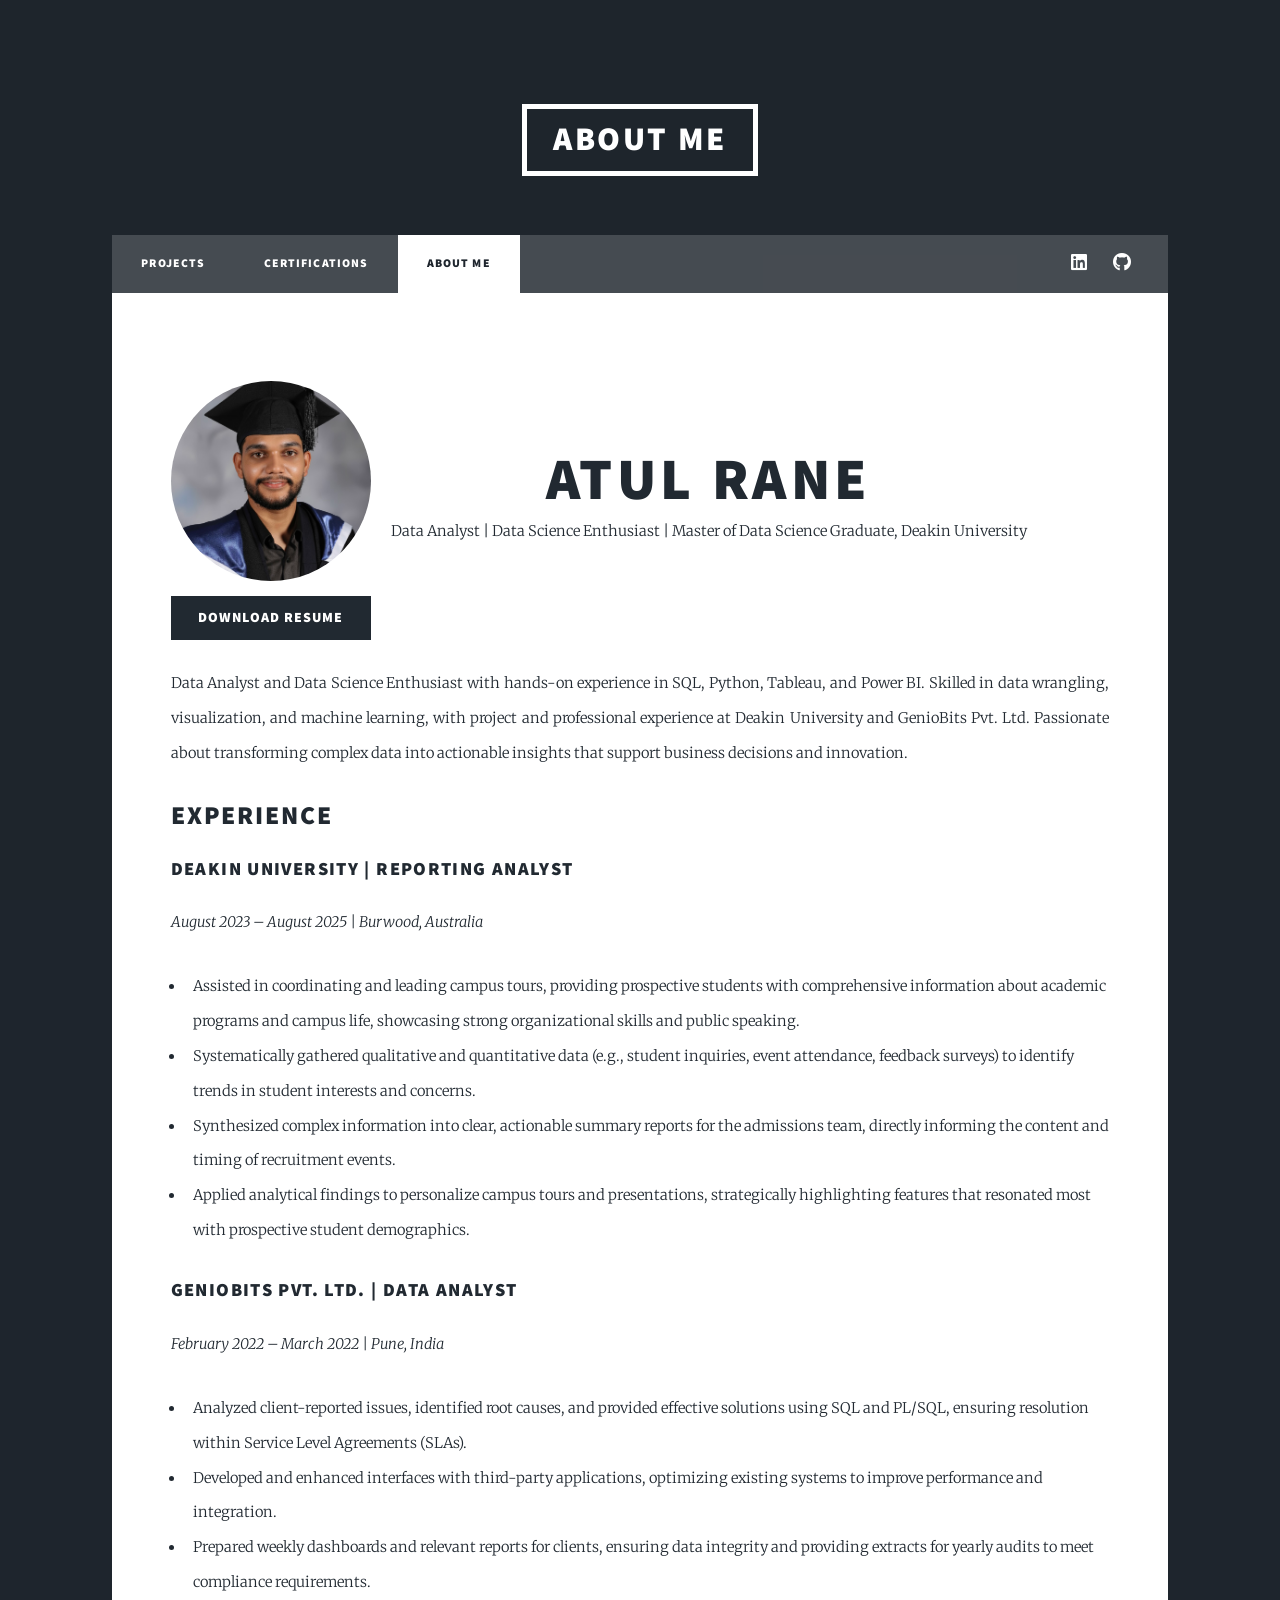
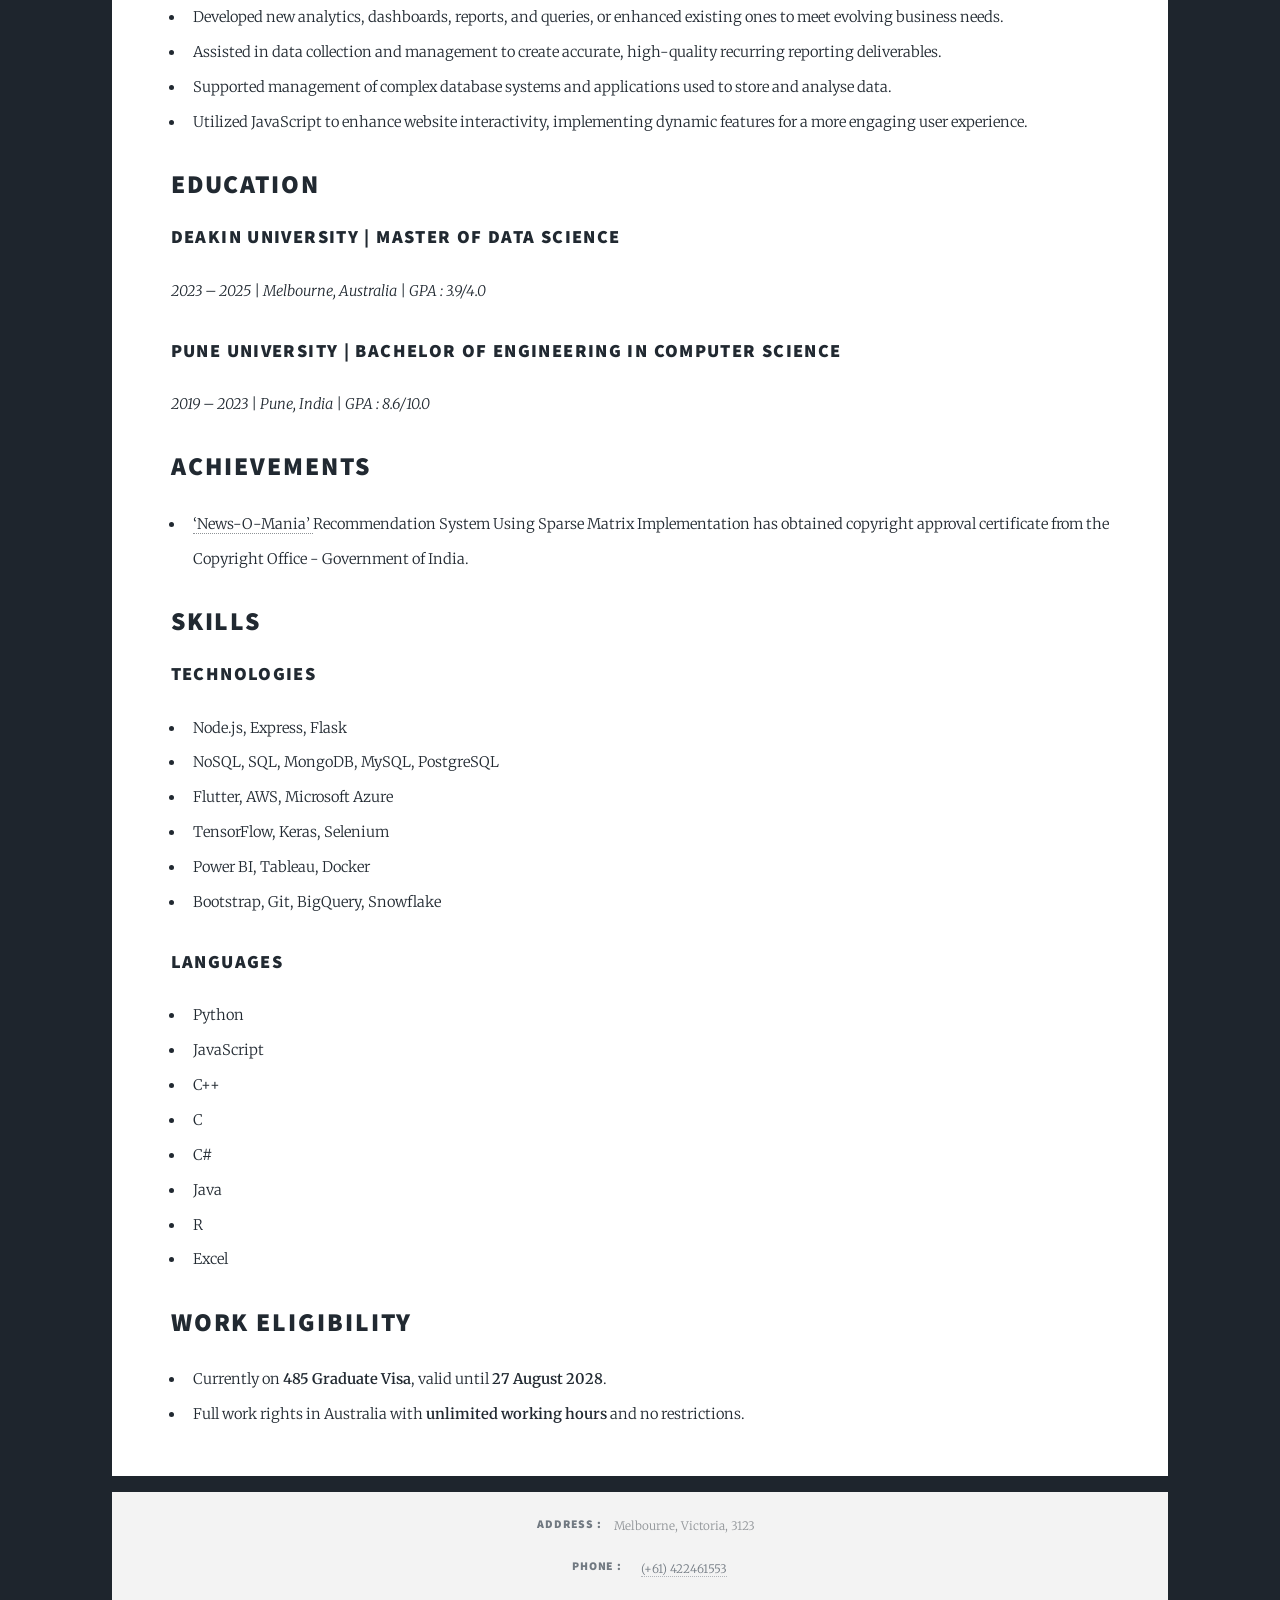
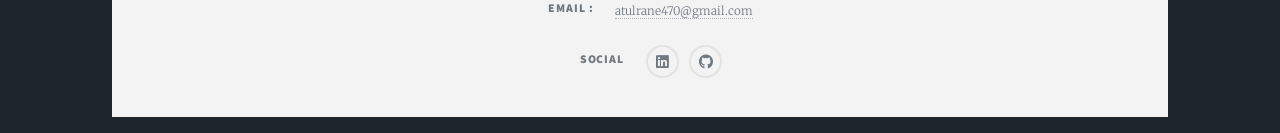
==== elements.html @ 1767e2b0 "Add files via upload" ====
<!DOCTYPE HTML>
<!--
	Massively by HTML5 UP
	html5up.net | @ajlkn
	Free for personal and commercial use under the CCA 3.0 license (html5up.net/license)
-->
<html>

<head>
	<title>Atul Rane</title>
	<meta charset="utf-8" />
	<meta name="viewport" content="width=device-width, initial-scale=1, user-scalable=no" />
	<link rel="stylesheet" href="assets/css/main.css" />
	<noscript>
		<link rel="stylesheet" href="assets/css/noscript.css" />
	</noscript>
	<style>
		/* --- kill the divider line above the footer --- */
		#footer .split:before,
		#footer .split>section:before {
			display: none !important;
			content: none !important;
			border: 0 !important;
		}

		/* --- footer grey stays inside the white column (no side spill) --- */
		#footer {
			background: transparent;
			padding: 0;
			border: 0;
		}

		#footer .split.contact {
			background: #f3f3f3;
			max-width: 72rem;
			/* same width as page content */
			width: calc(100% - 4rem);
			/* side gutters */
			margin: 0 auto;
			padding: 1.25rem 1.25rem 2rem;
			/* top / sides / bottom */
		}

		/* --- trim the big gap the theme adds under the last section --- */
		#main>.post:last-of-type {
			margin-bottom: 0;
			padding-bottom: 1rem;
		}

		#main>.post:last-of-type:after {
			display: none !important;
		}

		/* --- JOB SIMULATIONS spacing (only affects pages that have it) --- */
		#simulations.post {
			margin-top: 2.75rem;
			/* more space before "JOB SIMULATIONS" */
			padding-top: .25rem;
			margin-bottom: .75rem;
			/* less space after it */
		}

		#simulations.post:after {
			display: none !important;
		}

		@media (max-width: 768px) {
			.hero {
				flex-direction: column;
				/* image/button above name */
				align-items: center;
				/* center the whole block */
				gap: 12px;
			}

			.left-col {
				align-items: center;
				/* center image + button */
			}

			.left-col img {
				width: 160px;
				height: 160px;
			}

			.resume {
				width: 100%;
				/* let button fill mobile column */
				max-width: 320px;
				/* cap so it doesn't get too wide */
				margin-top: 10px;
				margin-bottom: 8px;
				/* reduce space below button */
				padding: 10px;
				/* tighter button height */
				white-space: normal;
				/* allow wrap if needed */
				box-sizing: border-box;
				/* padding stays inside width */
			}

			.hero h1,
			.hero p {
				text-align: center;
			}
		}
	</style>
</head>

<body class="is-preload">

	<!-- Wrapper -->
	<div id="wrapper">

		<!-- Header -->
		<header id="header">
			<a href="elements.html" class="logo">About Me</a>
		</header>

		<!-- Nav -->
		<nav id="nav">
			<ul class="links">
				<li><a href="index.html">Projects</a></li>
				<li><a href="generic.html">Certifications</a></li>
				<li class="active"><a href="elements.html">About Me</a></li>
			</ul>
			<ul class="icons alt">
				<li><a href="https://www.linkedin.com/in/atulrane03/" class="icon brands fa-linkedin"><span
							class="label">LinkedIn</span></a>
				</li>
				<li><a href="https://github.com/atulrane03" class="icon brands fa-github"><span
							class="label">GitHub</span></a></li>
			</ul>
		</nav>

		<!-- Main -->
		<div id="main">

			<!-- Post -->
			<section class="post">
				<header class="major hero" style="display:flex; align-items:center; gap:20px; margin-bottom:20px;">
					<div class="left-col" style="display:flex; flex-direction:column; align-items:flex-start;">
						<img src="images/atul.JPEG" alt="Atul Rane"
							style="width:200px; height:200px; border-radius:50%; object-fit:cover; display:block;">

						<a class="button primary resume" href="resume_data.pdf" target="_blank" rel="noopener"
							style="margin-top:15px; margin-bottom:6px; width:200px; font-size:14px; display:flex; justify-content:center; align-items:center; text-align:center;">
							Download Resume
						</a>
					</div>

					<div>
						<h1 style="margin:0;"><a href="Resume/resume.pdf">Atul Rane</a></h1>
						<p>Data Analyst | Data Science Enthusiast | Master of Data Science Graduate, Deakin University
						</p>
					</div>
				</header>


				<!-- Professional Summary -->
				<p>
					Data Analyst and Data Science Enthusiast with hands-on experience in SQL, Python, Tableau, and
					Power
					BI.
					Skilled in data wrangling, visualization, and machine learning, with project and professional
					experience
					at Deakin University and GenioBits Pvt. Ltd. Passionate about transforming complex data into
					actionable
					insights that support business decisions and innovation.
				</p>


				<h2>Experience</h2>

				<h3>Deakin University | Reporting Analyst</h3>
				<p><em>August 2023 – August 2025 | Burwood, Australia</em></p>
				<ul>
					<li>Assisted in coordinating and leading campus tours, providing prospective students with
						comprehensive information about academic programs and campus life, showcasing strong
						organizational skills and public speaking.</li>
					<li>Systematically gathered qualitative and quantitative data (e.g., student inquiries, event
						attendance, feedback surveys) to identify trends in student interests and concerns.</li>
					<li>Synthesized complex information into clear, actionable summary reports for the admissions
						team,
						directly informing the content and timing of recruitment events.</li>
					<li>Applied analytical findings to personalize campus tours and presentations, strategically
						highlighting features that resonated most with prospective student demographics.</li>
				</ul>


				<h3>GenioBits Pvt. Ltd. | Data Analyst</h3>
				<p><em>February 2022 – March 2022 | Pune, India</em></p>
				<ul>
					<li>Analyzed client-reported issues, identified root causes, and provided effective solutions
						using
						SQL and PL/SQL, ensuring resolution within Service Level Agreements (SLAs).</li>
					<li>Developed and enhanced interfaces with third-party applications, optimizing existing systems
						to
						improve performance and integration.</li>
					<li>Prepared weekly dashboards and relevant reports for clients, ensuring data integrity and
						providing extracts for yearly audits to meet compliance requirements.</li>
					<li>Developed new analytics, dashboards, reports, and queries, or enhanced existing ones to meet
						evolving business needs.</li>
					<li>Assisted in data collection and management to create accurate, high-quality recurring
						reporting
						deliverables.</li>
					<li>Supported management of complex database systems and applications used to store and analyse
						data.</li>
					<li>Utilized JavaScript to enhance website interactivity, implementing dynamic features for a
						more
						engaging user experience.</li>
				</ul>


				<h2>Education</h2>

				<h3>Deakin University | Master of Data Science</h3>
				<p><em>2023 – 2025 | Melbourne, Australia | GPA : 3.9/4.0</em></p>

				<h3>Pune University | Bachelor of Engineering in Computer Science</h3>
				<p><em>2019 – 2023 | Pune, India | GPA : 8.6/10.0</em></p>


				<h2>Achievements</h2>
				<ul>
					<li><a href="news.pdf" target="_blank">‘News-O-Mania’ </a> Recommendation System Using Sparse
						Matrix
						Implementation has obtained copyright
						approval certificate from the Copyright Office - Government of India.</li>
				</ul>


				<h2>Skills</h2>

				<h3>Technologies</h3>
				<ul>
					<li>Node.js, Express, Flask</li>
					<li>NoSQL, SQL, MongoDB, MySQL, PostgreSQL</li>
					<li>Flutter, AWS, Microsoft Azure</li>
					<li>TensorFlow, Keras, Selenium</li>
					<li>Power BI, Tableau, Docker</li>
					<li>Bootstrap, Git, BigQuery, Snowflake</li>
				</ul>


				<h3>Languages</h3>
				<ul>
					<li>Python</li>
					<li>JavaScript</li>
					<li>C++</li>
					<li>C</li>
					<li>C#</li>
					<li>Java</li>
					<li>R</li>
					<li>Excel</li>
				</ul>


				<h2>Work Eligibility</h2>
				<ul>
					<li>Currently on <b>485 Graduate Visa</b>, valid until <b>27 August 2028</b>.</li>
					<li>Full work rights in Australia with <b>unlimited working hours</b> and no restrictions.</li>
				</ul>












		</div>

		<footer id="footer">
			<section class="split contact">
				<section class="alt">
					<h3>Address :</h3>
					<p>Melbourne, Victoria, 3123 </p>
				</section>
				<section>
					<h3>Phone :</h3>
					<p><a href="#">(+61) 422461553</a></p>
				</section>
				<section>
					<h3>Email :</h3>
					<p><a href="mailto:atulrane470@gmail.com">atulrane470@gmail.com</a></p>
				</section>
				<section>
					<h3>Social</h3>
					<ul class="icons alt">
						<li><a href="https://www.linkedin.com/in/atulrane03/" class="icon brands fa-linkedin"><span
									class="label">LinkedIn</span></a></li>
						<li><a href="https://github.com/atulrane03" class="icon brands fa-github"><span
									class="label">GitHub</span></a></li>
					</ul>
				</section>
			</section>
		</footer>


	</div>

	<!-- Scripts -->
	<script src="assets/js/jquery.min.js"></script>
	<script src="assets/js/jquery.scrollex.min.js"></script>
	<script src="assets/js/jquery.scrolly.min.js"></script>
	<script src="assets/js/browser.min.js"></script>
	<script src="assets/js/breakpoints.min.js"></script>
	<script src="assets/js/util.js"></script>
	<script src="assets/js/main.js"></script>

</body>

</html>
---- assets/css/main.css ----
@import url(fontawesome-all.min.css);
@import url("https://fonts.googleapis.com/css?family=Merriweather:300,700,300italic,700italic|Source+Sans+Pro:900");

/*
	Massively by HTML5 UP
	html5up.net | @ajlkn
	Free for personal and commercial use under the CCA 3.0 license (html5up.net/license)
*/

html,
body,
div,
span,
applet,
object,
iframe,
h1,
h2,
h3,
h4,
h5,
h6,
p,
blockquote,
pre,
a,
abbr,
acronym,
address,
big,
cite,
code,
del,
dfn,
em,
img,
ins,
kbd,
q,
s,
samp,
small,
strike,
strong,
sub,
sup,
tt,
var,
b,
u,
i,
center,
dl,
dt,
dd,
ol,
ul,
li,
fieldset,
form,
label,
legend,
table,
caption,
tbody,
tfoot,
thead,
tr,
th,
td,
article,
aside,
canvas,
details,
embed,
figure,
figcaption,
footer,
header,
hgroup,
menu,
nav,
output,
ruby,
section,
summary,
time,
mark,
audio,
video {
	margin: 0;
	padding: 0;
	border: 0;
	font-size: 100%;
	font: inherit;
	vertical-align: baseline;
}

article,
aside,
details,
figcaption,
figure,
footer,
header,
hgroup,
menu,
nav,
section {
	display: block;
}

body {
	line-height: 1;
}

ol,
ul {
	list-style: none;
}

blockquote,
q {
	quotes: none;
}

blockquote:before,
blockquote:after,
q:before,
q:after {
	content: '';
	content: none;
}

table {
	border-collapse: collapse;
	border-spacing: 0;
}

body {
	-webkit-text-size-adjust: none;
}

mark {
	background-color: transparent;
	color: inherit;
}

input::-moz-focus-inner {
	border: 0;
	padding: 0;
}

input,
select,
textarea {
	-moz-appearance: none;
	-webkit-appearance: none;
	-ms-appearance: none;
	appearance: none;
}

/* Basic */

@-ms-viewport {
	width: device-width;
}

body {
	-ms-overflow-style: scrollbar;
}

@media screen and (max-width: 480px) {

	html,
	body {
		min-width: 320px;
	}

}

html {
	box-sizing: border-box;
}

*,
*:before,
*:after {
	box-sizing: inherit;
}

body {
	background-color: #1e252d;
}

body.is-preload *,
body.is-preload *:before,
body.is-preload *:after {
	-moz-animation: none !important;
	-webkit-animation: none !important;
	-ms-animation: none !important;
	animation: none !important;
	-moz-transition: none !important;
	-webkit-transition: none !important;
	-ms-transition: none !important;
	transition: none !important;
}

/* Type */

html {
	font-size: 16pt;
}

@media screen and (max-width: 1680px) {

	html {
		font-size: 12pt;
	}

}

@media screen and (max-width: 1280px) {

	html {
		font-size: 11pt;
	}

}

@media screen and (max-width: 360px) {

	html {
		font-size: 10pt;
	}

}

body {
	color: #212931;
}

body,
input,
select,
textarea {
	font-family: "Merriweather", Georgia, serif;
	font-weight: 300;
	font-size: 1rem;
	line-height: 2.375;
}

a {
	-moz-transition: color 0.2s ease-in-out, background-color 0.2s ease-in-out, border-color 0.2s ease-in-out, box-shadow 0.2s ease-in-out;
	-webkit-transition: color 0.2s ease-in-out, background-color 0.2s ease-in-out, border-color 0.2s ease-in-out, box-shadow 0.2s ease-in-out;
	-ms-transition: color 0.2s ease-in-out, background-color 0.2s ease-in-out, border-color 0.2s ease-in-out, box-shadow 0.2s ease-in-out;
	transition: color 0.2s ease-in-out, background-color 0.2s ease-in-out, border-color 0.2s ease-in-out, box-shadow 0.2s ease-in-out;
	border-bottom: dotted 1px;
	text-decoration: none;
}

a:hover {
	border-bottom-color: transparent;
}

strong,
b {
	font-weight: 600;
}

em,
i {
	font-style: italic;
}

p {
	text-align: justify;
	margin: 0 0 2rem 0;
}

h1,
h2,
h3,
h4,
h5,
h6 {
	font-family: "Source Sans Pro", Helvetica, sans-serif;
	font-weight: 900;
	line-height: 1.5;
	letter-spacing: 0.075em;
	text-transform: uppercase;
	margin: 0 0 1rem 0;
}

h1 a,
h2 a,
h3 a,
h4 a,
h5 a,
h6 a {
	border-bottom: 0;
	color: inherit;
	text-decoration: none;
}

h1 {
	font-size: 4rem;
	line-height: 1.1;
	margin: 0 0 2rem 0;
}

h2 {
	font-size: 1.75rem;
	line-height: 1.3;
	margin: 0 0 1.5rem 0;
}

h3 {
	font-size: 1.25rem;
	margin: 0 0 1.5rem 0;
}

h4 {
	font-size: 1rem;
}

h5 {
	font-size: 0.9rem;
}

h6 {
	font-size: 0.8rem;
}

sub {
	font-size: 0.8rem;
	position: relative;
	top: 0.5rem;
}

sup {
	font-size: 0.8rem;
	position: relative;
	top: -0.5rem;
}

blockquote {
	border-left: solid 4px;
	font-style: italic;
	margin: 0 0 2rem 0;
	padding: 0.5rem 0 0.5rem 2rem;
}

code {
	border: solid 2px;
	font-family: "Courier New", monospace;
	font-size: 0.9rem;
	margin: 0 0.25rem;
	padding: 0.25rem 0.65rem;
}

pre {
	-webkit-overflow-scrolling: touch;
	font-family: "Courier New", monospace;
	font-size: 0.9rem;
	margin: 0 0 2rem 0;
}

pre code {
	display: block;
	line-height: 1.75;
	padding: 1rem 1.5rem;
	overflow-x: auto;
}

hr {
	border: 0;
	border-bottom: solid 2px;
	margin: 3rem 0;
}

hr.major {
	margin: 5rem 0;
}

.align-left {
	text-align: left;
}

.align-center {
	text-align: center;
}

.align-right {
	text-align: right;
}

input,
select,
textarea {
	color: #212931;
}

a {
	color: #212931;
	border-bottom-color: rgba(33, 41, 49, 0.5);
}

a:hover {
	border-bottom-color: transparent;
	color: #18bfef !important;
}

strong,
b {
	color: #212931;
}

h1,
h2,
h3,
h4,
h5,
h6 {
	color: #212931;
}

blockquote {
	border-left-color: #eeeeee;
}

code {
	background: rgba(220, 220, 220, 0.25);
	border-color: #eeeeee;
}

hr {
	border-bottom-color: #eeeeee;
}

/* Row */

.row {
	display: flex;
	flex-wrap: wrap;
	box-sizing: border-box;
	align-items: stretch;
}

.row>* {
	box-sizing: border-box;
}

.row.gtr-uniform>*> :last-child {
	margin-bottom: 0;
}

.row.aln-left {
	justify-content: flex-start;
}

.row.aln-center {
	justify-content: center;
}

.row.aln-right {
	justify-content: flex-end;
}

.row.aln-top {
	align-items: flex-start;
}

.row.aln-middle {
	align-items: center;
}

.row.aln-bottom {
	align-items: flex-end;
}

.row>.imp {
	order: -1;
}

.row>.col-1 {
	width: 8.33333%;
}

.row>.off-1 {
	margin-left: 8.33333%;
}

.row>.col-2 {
	width: 16.66667%;
}

.row>.off-2 {
	margin-left: 16.66667%;
}

.row>.col-3 {
	width: 25%;
}

.row>.off-3 {
	margin-left: 25%;
}

.row>.col-4 {
	width: 33.33333%;
}

.row>.off-4 {
	margin-left: 33.33333%;
}

.row>.col-5 {
	width: 41.66667%;
}

.row>.off-5 {
	margin-left: 41.66667%;
}

.row>.col-6 {
	width: 50%;
}

.row>.off-6 {
	margin-left: 50%;
}

.row>.col-7 {
	width: 58.33333%;
}

.row>.off-7 {
	margin-left: 58.33333%;
}

.row>.col-8 {
	width: 66.66667%;
}

.row>.off-8 {
	margin-left: 66.66667%;
}

.row>.col-9 {
	width: 75%;
}

.row>.off-9 {
	margin-left: 75%;
}

.row>.col-10 {
	width: 83.33333%;
}

.row>.off-10 {
	margin-left: 83.33333%;
}

.row>.col-11 {
	width: 91.66667%;
}

.row>.off-11 {
	margin-left: 91.66667%;
}

.row>.col-12 {
	width: 100%;
}

.row>.off-12 {
	margin-left: 100%;
}

.row.gtr-0 {
	margin-top: 0;
	margin-left: 0rem;
}

.row.gtr-0>* {
	padding: 0 0 0 0rem;
}

.row.gtr-0.gtr-uniform {
	margin-top: 0rem;
}

.row.gtr-0.gtr-uniform>* {
	padding-top: 0rem;
}

.row.gtr-25 {
	margin-top: 0;
	margin-left: -0.375rem;
}

.row.gtr-25>* {
	padding: 0 0 0 0.375rem;
}

.row.gtr-25.gtr-uniform {
	margin-top: -0.375rem;
}

.row.gtr-25.gtr-uniform>* {
	padding-top: 0.375rem;
}

.row.gtr-50 {
	margin-top: 0;
	margin-left: -0.75rem;
}

.row.gtr-50>* {
	padding: 0 0 0 0.75rem;
}

.row.gtr-50.gtr-uniform {
	margin-top: -0.75rem;
}

.row.gtr-50.gtr-uniform>* {
	padding-top: 0.75rem;
}

.row {
	margin-top: 0;
	margin-left: -1.5rem;
}

.row>* {
	padding: 0 0 0 1.5rem;
}

.row.gtr-uniform {
	margin-top: -1.5rem;
}

.row.gtr-uniform>* {
	padding-top: 1.5rem;
}

.row.gtr-150 {
	margin-top: 0;
	margin-left: -2.25rem;
}

.row.gtr-150>* {
	padding: 0 0 0 2.25rem;
}

.row.gtr-150.gtr-uniform {
	margin-top: -2.25rem;
}

.row.gtr-150.gtr-uniform>* {
	padding-top: 2.25rem;
}

.row.gtr-200 {
	margin-top: 0;
	margin-left: -3rem;
}

.row.gtr-200>* {
	padding: 0 0 0 3rem;
}

.row.gtr-200.gtr-uniform {
	margin-top: -3rem;
}

.row.gtr-200.gtr-uniform>* {
	padding-top: 3rem;
}

@media screen and (max-width: 1680px) {

	.row {
		display: flex;
		flex-wrap: wrap;
		box-sizing: border-box;
		align-items: stretch;
	}

	.row>* {
		box-sizing: border-box;
	}

	.row.gtr-uniform>*> :last-child {
		margin-bottom: 0;
	}

	.row.aln-left {
		justify-content: flex-start;
	}

	.row.aln-center {
		justify-content: center;
	}

	.row.aln-right {
		justify-content: flex-end;
	}

	.row.aln-top {
		align-items: flex-start;
	}

	.row.aln-middle {
		align-items: center;
	}

	.row.aln-bottom {
		align-items: flex-end;
	}

	.row>.imp-xlarge {
		order: -1;
	}

	.row>.col-1-xlarge {
		width: 8.33333%;
	}

	.row>.off-1-xlarge {
		margin-left: 8.33333%;
	}

	.row>.col-2-xlarge {
		width: 16.66667%;
	}

	.row>.off-2-xlarge {
		margin-left: 16.66667%;
	}

	.row>.col-3-xlarge {
		width: 25%;
	}

	.row>.off-3-xlarge {
		margin-left: 25%;
	}

	.row>.col-4-xlarge {
		width: 33.33333%;
	}

	.row>.off-4-xlarge {
		margin-left: 33.33333%;
	}

	.row>.col-5-xlarge {
		width: 41.66667%;
	}

	.row>.off-5-xlarge {
		margin-left: 41.66667%;
	}

	.row>.col-6-xlarge {
		width: 50%;
	}

	.row>.off-6-xlarge {
		margin-left: 50%;
	}

	.row>.col-7-xlarge {
		width: 58.33333%;
	}

	.row>.off-7-xlarge {
		margin-left: 58.33333%;
	}

	.row>.col-8-xlarge {
		width: 66.66667%;
	}

	.row>.off-8-xlarge {
		margin-left: 66.66667%;
	}

	.row>.col-9-xlarge {
		width: 75%;
	}

	.row>.off-9-xlarge {
		margin-left: 75%;
	}

	.row>.col-10-xlarge {
		width: 83.33333%;
	}

	.row>.off-10-xlarge {
		margin-left: 83.33333%;
	}

	.row>.col-11-xlarge {
		width: 91.66667%;
	}

	.row>.off-11-xlarge {
		margin-left: 91.66667%;
	}

	.row>.col-12-xlarge {
		width: 100%;
	}

	.row>.off-12-xlarge {
		margin-left: 100%;
	}

	.row.gtr-0 {
		margin-top: 0;
		margin-left: 0rem;
	}

	.row.gtr-0>* {
		padding: 0 0 0 0rem;
	}

	.row.gtr-0.gtr-uniform {
		margin-top: 0rem;
	}

	.row.gtr-0.gtr-uniform>* {
		padding-top: 0rem;
	}

	.row.gtr-25 {
		margin-top: 0;
		margin-left: -0.375rem;
	}

	.row.gtr-25>* {
		padding: 0 0 0 0.375rem;
	}

	.row.gtr-25.gtr-uniform {
		margin-top: -0.375rem;
	}

	.row.gtr-25.gtr-uniform>* {
		padding-top: 0.375rem;
	}

	.row.gtr-50 {
		margin-top: 0;
		margin-left: -0.75rem;
	}

	.row.gtr-50>* {
		padding: 0 0 0 0.75rem;
	}

	.row.gtr-50.gtr-uniform {
		margin-top: -0.75rem;
	}

	.row.gtr-50.gtr-uniform>* {
		padding-top: 0.75rem;
	}

	.row {
		margin-top: 0;
		margin-left: -1.5rem;
	}

	.row>* {
		padding: 0 0 0 1.5rem;
	}

	.row.gtr-uniform {
		margin-top: -1.5rem;
	}

	.row.gtr-uniform>* {
		padding-top: 1.5rem;
	}

	.row.gtr-150 {
		margin-top: 0;
		margin-left: -2.25rem;
	}

	.row.gtr-150>* {
		padding: 0 0 0 2.25rem;
	}

	.row.gtr-150.gtr-uniform {
		margin-top: -2.25rem;
	}

	.row.gtr-150.gtr-uniform>* {
		padding-top: 2.25rem;
	}

	.row.gtr-200 {
		margin-top: 0;
		margin-left: -3rem;
	}

	.row.gtr-200>* {
		padding: 0 0 0 3rem;
	}

	.row.gtr-200.gtr-uniform {
		margin-top: -3rem;
	}

	.row.gtr-200.gtr-uniform>* {
		padding-top: 3rem;
	}

}

@media screen and (max-width: 1280px) {

	.row {
		display: flex;
		flex-wrap: wrap;
		box-sizing: border-box;
		align-items: stretch;
	}

	.row>* {
		box-sizing: border-box;
	}

	.row.gtr-uniform>*> :last-child {
		margin-bottom: 0;
	}

	.row.aln-left {
		justify-content: flex-start;
	}

	.row.aln-center {
		justify-content: center;
	}

	.row.aln-right {
		justify-content: flex-end;
	}

	.row.aln-top {
		align-items: flex-start;
	}

	.row.aln-middle {
		align-items: center;
	}

	.row.aln-bottom {
		align-items: flex-end;
	}

	.row>.imp-large {
		order: -1;
	}

	.row>.col-1-large {
		width: 8.33333%;
	}

	.row>.off-1-large {
		margin-left: 8.33333%;
	}

	.row>.col-2-large {
		width: 16.66667%;
	}

	.row>.off-2-large {
		margin-left: 16.66667%;
	}

	.row>.col-3-large {
		width: 25%;
	}

	.row>.off-3-large {
		margin-left: 25%;
	}

	.row>.col-4-large {
		width: 33.33333%;
	}

	.row>.off-4-large {
		margin-left: 33.33333%;
	}

	.row>.col-5-large {
		width: 41.66667%;
	}

	.row>.off-5-large {
		margin-left: 41.66667%;
	}

	.row>.col-6-large {
		width: 50%;
	}

	.row>.off-6-large {
		margin-left: 50%;
	}

	.row>.col-7-large {
		width: 58.33333%;
	}

	.row>.off-7-large {
		margin-left: 58.33333%;
	}

	.row>.col-8-large {
		width: 66.66667%;
	}

	.row>.off-8-large {
		margin-left: 66.66667%;
	}

	.row>.col-9-large {
		width: 75%;
	}

	.row>.off-9-large {
		margin-left: 75%;
	}

	.row>.col-10-large {
		width: 83.33333%;
	}

	.row>.off-10-large {
		margin-left: 83.33333%;
	}

	.row>.col-11-large {
		width: 91.66667%;
	}

	.row>.off-11-large {
		margin-left: 91.66667%;
	}

	.row>.col-12-large {
		width: 100%;
	}

	.row>.off-12-large {
		margin-left: 100%;
	}

	.row.gtr-0 {
		margin-top: 0;
		margin-left: 0rem;
	}

	.row.gtr-0>* {
		padding: 0 0 0 0rem;
	}

	.row.gtr-0.gtr-uniform {
		margin-top: 0rem;
	}

	.row.gtr-0.gtr-uniform>* {
		padding-top: 0rem;
	}

	.row.gtr-25 {
		margin-top: 0;
		margin-left: -0.375rem;
	}

	.row.gtr-25>* {
		padding: 0 0 0 0.375rem;
	}

	.row.gtr-25.gtr-uniform {
		margin-top: -0.375rem;
	}

	.row.gtr-25.gtr-uniform>* {
		padding-top: 0.375rem;
	}

	.row.gtr-50 {
		margin-top: 0;
		margin-left: -0.75rem;
	}

	.row.gtr-50>* {
		padding: 0 0 0 0.75rem;
	}

	.row.gtr-50.gtr-uniform {
		margin-top: -0.75rem;
	}

	.row.gtr-50.gtr-uniform>* {
		padding-top: 0.75rem;
	}

	.row {
		margin-top: 0;
		margin-left: -1.5rem;
	}

	.row>* {
		padding: 0 0 0 1.5rem;
	}

	.row.gtr-uniform {
		margin-top: -1.5rem;
	}

	.row.gtr-uniform>* {
		padding-top: 1.5rem;
	}

	.row.gtr-150 {
		margin-top: 0;
		margin-left: -2.25rem;
	}

	.row.gtr-150>* {
		padding: 0 0 0 2.25rem;
	}

	.row.gtr-150.gtr-uniform {
		margin-top: -2.25rem;
	}

	.row.gtr-150.gtr-uniform>* {
		padding-top: 2.25rem;
	}

	.row.gtr-200 {
		margin-top: 0;
		margin-left: -3rem;
	}

	.row.gtr-200>* {
		padding: 0 0 0 3rem;
	}

	.row.gtr-200.gtr-uniform {
		margin-top: -3rem;
	}

	.row.gtr-200.gtr-uniform>* {
		padding-top: 3rem;
	}

}

@media screen and (max-width: 980px) {

	.row {
		display: flex;
		flex-wrap: wrap;
		box-sizing: border-box;
		align-items: stretch;
	}

	.row>* {
		box-sizing: border-box;
	}

	.row.gtr-uniform>*> :last-child {
		margin-bottom: 0;
	}

	.row.aln-left {
		justify-content: flex-start;
	}

	.row.aln-center {
		justify-content: center;
	}

	.row.aln-right {
		justify-content: flex-end;
	}

	.row.aln-top {
		align-items: flex-start;
	}

	.row.aln-middle {
		align-items: center;
	}

	.row.aln-bottom {
		align-items: flex-end;
	}

	.row>.imp-medium {
		order: -1;
	}

	.row>.col-1-medium {
		width: 8.33333%;
	}

	.row>.off-1-medium {
		margin-left: 8.33333%;
	}

	.row>.col-2-medium {
		width: 16.66667%;
	}

	.row>.off-2-medium {
		margin-left: 16.66667%;
	}

	.row>.col-3-medium {
		width: 25%;
	}

	.row>.off-3-medium {
		margin-left: 25%;
	}

	.row>.col-4-medium {
		width: 33.33333%;
	}

	.row>.off-4-medium {
		margin-left: 33.33333%;
	}

	.row>.col-5-medium {
		width: 41.66667%;
	}

	.row>.off-5-medium {
		margin-left: 41.66667%;
	}

	.row>.col-6-medium {
		width: 50%;
	}

	.row>.off-6-medium {
		margin-left: 50%;
	}

	.row>.col-7-medium {
		width: 58.33333%;
	}

	.row>.off-7-medium {
		margin-left: 58.33333%;
	}

	.row>.col-8-medium {
		width: 66.66667%;
	}

	.row>.off-8-medium {
		margin-left: 66.66667%;
	}

	.row>.col-9-medium {
		width: 75%;
	}

	.row>.off-9-medium {
		margin-left: 75%;
	}

	.row>.col-10-medium {
		width: 83.33333%;
	}

	.row>.off-10-medium {
		margin-left: 83.33333%;
	}

	.row>.col-11-medium {
		width: 91.66667%;
	}

	.row>.off-11-medium {
		margin-left: 91.66667%;
	}

	.row>.col-12-medium {
		width: 100%;
	}

	.row>.off-12-medium {
		margin-left: 100%;
	}

	.row.gtr-0 {
		margin-top: 0;
		margin-left: 0rem;
	}

	.row.gtr-0>* {
		padding: 0 0 0 0rem;
	}

	.row.gtr-0.gtr-uniform {
		margin-top: 0rem;
	}

	.row.gtr-0.gtr-uniform>* {
		padding-top: 0rem;
	}

	.row.gtr-25 {
		margin-top: 0;
		margin-left: -0.375rem;
	}

	.row.gtr-25>* {
		padding: 0 0 0 0.375rem;
	}

	.row.gtr-25.gtr-uniform {
		margin-top: -0.375rem;
	}

	.row.gtr-25.gtr-uniform>* {
		padding-top: 0.375rem;
	}

	.row.gtr-50 {
		margin-top: 0;
		margin-left: -0.75rem;
	}

	.row.gtr-50>* {
		padding: 0 0 0 0.75rem;
	}

	.row.gtr-50.gtr-uniform {
		margin-top: -0.75rem;
	}

	.row.gtr-50.gtr-uniform>* {
		padding-top: 0.75rem;
	}

	.row {
		margin-top: 0;
		margin-left: -1.5rem;
	}

	.row>* {
		padding: 0 0 0 1.5rem;
	}

	.row.gtr-uniform {
		margin-top: -1.5rem;
	}

	.row.gtr-uniform>* {
		padding-top: 1.5rem;
	}

	.row.gtr-150 {
		margin-top: 0;
		margin-left: -2.25rem;
	}

	.row.gtr-150>* {
		padding: 0 0 0 2.25rem;
	}

	.row.gtr-150.gtr-uniform {
		margin-top: -2.25rem;
	}

	.row.gtr-150.gtr-uniform>* {
		padding-top: 2.25rem;
	}

	.row.gtr-200 {
		margin-top: 0;
		margin-left: -3rem;
	}

	.row.gtr-200>* {
		padding: 0 0 0 3rem;
	}

	.row.gtr-200.gtr-uniform {
		margin-top: -3rem;
	}

	.row.gtr-200.gtr-uniform>* {
		padding-top: 3rem;
	}

}

@media screen and (max-width: 736px) {

	.row {
		display: flex;
		flex-wrap: wrap;
		box-sizing: border-box;
		align-items: stretch;
	}

	.row>* {
		box-sizing: border-box;
	}

	.row.gtr-uniform>*> :last-child {
		margin-bottom: 0;
	}

	.row.aln-left {
		justify-content: flex-start;
	}

	.row.aln-center {
		justify-content: center;
	}

	.row.aln-right {
		justify-content: flex-end;
	}

	.row.aln-top {
		align-items: flex-start;
	}

	.row.aln-middle {
		align-items: center;
	}

	.row.aln-bottom {
		align-items: flex-end;
	}

	.row>.imp-small {
		order: -1;
	}

	.row>.col-1-small {
		width: 8.33333%;
	}

	.row>.off-1-small {
		margin-left: 8.33333%;
	}

	.row>.col-2-small {
		width: 16.66667%;
	}

	.row>.off-2-small {
		margin-left: 16.66667%;
	}

	.row>.col-3-small {
		width: 25%;
	}

	.row>.off-3-small {
		margin-left: 25%;
	}

	.row>.col-4-small {
		width: 33.33333%;
	}

	.row>.off-4-small {
		margin-left: 33.33333%;
	}

	.row>.col-5-small {
		width: 41.66667%;
	}

	.row>.off-5-small {
		margin-left: 41.66667%;
	}

	.row>.col-6-small {
		width: 50%;
	}

	.row>.off-6-small {
		margin-left: 50%;
	}

	.row>.col-7-small {
		width: 58.33333%;
	}

	.row>.off-7-small {
		margin-left: 58.33333%;
	}

	.row>.col-8-small {
		width: 66.66667%;
	}

	.row>.off-8-small {
		margin-left: 66.66667%;
	}

	.row>.col-9-small {
		width: 75%;
	}

	.row>.off-9-small {
		margin-left: 75%;
	}

	.row>.col-10-small {
		width: 83.33333%;
	}

	.row>.off-10-small {
		margin-left: 83.33333%;
	}

	.row>.col-11-small {
		width: 91.66667%;
	}

	.row>.off-11-small {
		margin-left: 91.66667%;
	}

	.row>.col-12-small {
		width: 100%;
	}

	.row>.off-12-small {
		margin-left: 100%;
	}

	.row.gtr-0 {
		margin-top: 0;
		margin-left: 0rem;
	}

	.row.gtr-0>* {
		padding: 0 0 0 0rem;
	}

	.row.gtr-0.gtr-uniform {
		margin-top: 0rem;
	}

	.row.gtr-0.gtr-uniform>* {
		padding-top: 0rem;
	}

	.row.gtr-25 {
		margin-top: 0;
		margin-left: -0.375rem;
	}

	.row.gtr-25>* {
		padding: 0 0 0 0.375rem;
	}

	.row.gtr-25.gtr-uniform {
		margin-top: -0.375rem;
	}

	.row.gtr-25.gtr-uniform>* {
		padding-top: 0.375rem;
	}

	.row.gtr-50 {
		margin-top: 0;
		margin-left: -0.75rem;
	}

	.row.gtr-50>* {
		padding: 0 0 0 0.75rem;
	}

	.row.gtr-50.gtr-uniform {
		margin-top: -0.75rem;
	}

	.row.gtr-50.gtr-uniform>* {
		padding-top: 0.75rem;
	}

	.row {
		margin-top: 0;
		margin-left: -1.5rem;
	}

	.row>* {
		padding: 0 0 0 1.5rem;
	}

	.row.gtr-uniform {
		margin-top: -1.5rem;
	}

	.row.gtr-uniform>* {
		padding-top: 1.5rem;
	}

	.row.gtr-150 {
		margin-top: 0;
		margin-left: -2.25rem;
	}

	.row.gtr-150>* {
		padding: 0 0 0 2.25rem;
	}

	.row.gtr-150.gtr-uniform {
		margin-top: -2.25rem;
	}

	.row.gtr-150.gtr-uniform>* {
		padding-top: 2.25rem;
	}

	.row.gtr-200 {
		margin-top: 0;
		margin-left: -3rem;
	}

	.row.gtr-200>* {
		padding: 0 0 0 3rem;
	}

	.row.gtr-200.gtr-uniform {
		margin-top: -3rem;
	}

	.row.gtr-200.gtr-uniform>* {
		padding-top: 3rem;
	}

}

@media screen and (max-width: 480px) {

	.row {
		display: flex;
		flex-wrap: wrap;
		box-sizing: border-box;
		align-items: stretch;
	}

	.row>* {
		box-sizing: border-box;
	}

	.row.gtr-uniform>*> :last-child {
		margin-bottom: 0;
	}

	.row.aln-left {
		justify-content: flex-start;
	}

	.row.aln-center {
		justify-content: center;
	}

	.row.aln-right {
		justify-content: flex-end;
	}

	.row.aln-top {
		align-items: flex-start;
	}

	.row.aln-middle {
		align-items: center;
	}

	.row.aln-bottom {
		align-items: flex-end;
	}

	.row>.imp-xsmall {
		order: -1;
	}

	.row>.col-1-xsmall {
		width: 8.33333%;
	}

	.row>.off-1-xsmall {
		margin-left: 8.33333%;
	}

	.row>.col-2-xsmall {
		width: 16.66667%;
	}

	.row>.off-2-xsmall {
		margin-left: 16.66667%;
	}

	.row>.col-3-xsmall {
		width: 25%;
	}

	.row>.off-3-xsmall {
		margin-left: 25%;
	}

	.row>.col-4-xsmall {
		width: 33.33333%;
	}

	.row>.off-4-xsmall {
		margin-left: 33.33333%;
	}

	.row>.col-5-xsmall {
		width: 41.66667%;
	}

	.row>.off-5-xsmall {
		margin-left: 41.66667%;
	}

	.row>.col-6-xsmall {
		width: 50%;
	}

	.row>.off-6-xsmall {
		margin-left: 50%;
	}

	.row>.col-7-xsmall {
		width: 58.33333%;
	}

	.row>.off-7-xsmall {
		margin-left: 58.33333%;
	}

	.row>.col-8-xsmall {
		width: 66.66667%;
	}

	.row>.off-8-xsmall {
		margin-left: 66.66667%;
	}

	.row>.col-9-xsmall {
		width: 75%;
	}

	.row>.off-9-xsmall {
		margin-left: 75%;
	}

	.row>.col-10-xsmall {
		width: 83.33333%;
	}

	.row>.off-10-xsmall {
		margin-left: 83.33333%;
	}

	.row>.col-11-xsmall {
		width: 91.66667%;
	}

	.row>.off-11-xsmall {
		margin-left: 91.66667%;
	}

	.row>.col-12-xsmall {
		width: 100%;
	}

	.row>.off-12-xsmall {
		margin-left: 100%;
	}

	.row.gtr-0 {
		margin-top: 0;
		margin-left: 0rem;
	}

	.row.gtr-0>* {
		padding: 0 0 0 0rem;
	}

	.row.gtr-0.gtr-uniform {
		margin-top: 0rem;
	}

	.row.gtr-0.gtr-uniform>* {
		padding-top: 0rem;
	}

	.row.gtr-25 {
		margin-top: 0;
		margin-left: -0.375rem;
	}

	.row.gtr-25>* {
		padding: 0 0 0 0.375rem;
	}

	.row.gtr-25.gtr-uniform {
		margin-top: -0.375rem;
	}

	.row.gtr-25.gtr-uniform>* {
		padding-top: 0.375rem;
	}

	.row.gtr-50 {
		margin-top: 0;
		margin-left: -0.75rem;
	}

	.row.gtr-50>* {
		padding: 0 0 0 0.75rem;
	}

	.row.gtr-50.gtr-uniform {
		margin-top: -0.75rem;
	}

	.row.gtr-50.gtr-uniform>* {
		padding-top: 0.75rem;
	}

	.row {
		margin-top: 0;
		margin-left: -1.5rem;
	}

	.row>* {
		padding: 0 0 0 1.5rem;
	}

	.row.gtr-uniform {
		margin-top: -1.5rem;
	}

	.row.gtr-uniform>* {
		padding-top: 1.5rem;
	}

	.row.gtr-150 {
		margin-top: 0;
		margin-left: -2.25rem;
	}

	.row.gtr-150>* {
		padding: 0 0 0 2.25rem;
	}

	.row.gtr-150.gtr-uniform {
		margin-top: -2.25rem;
	}

	.row.gtr-150.gtr-uniform>* {
		padding-top: 2.25rem;
	}

	.row.gtr-200 {
		margin-top: 0;
		margin-left: -3rem;
	}

	.row.gtr-200>* {
		padding: 0 0 0 3rem;
	}

	.row.gtr-200.gtr-uniform {
		margin-top: -3rem;
	}

	.row.gtr-200.gtr-uniform>* {
		padding-top: 3rem;
	}

}

@media screen and (max-width: 360px) {

	.row {
		display: flex;
		flex-wrap: wrap;
		box-sizing: border-box;
		align-items: stretch;
	}

	.row>* {
		box-sizing: border-box;
	}

	.row.gtr-uniform>*> :last-child {
		margin-bottom: 0;
	}

	.row.aln-left {
		justify-content: flex-start;
	}

	.row.aln-center {
		justify-content: center;
	}

	.row.aln-right {
		justify-content: flex-end;
	}

	.row.aln-top {
		align-items: flex-start;
	}

	.row.aln-middle {
		align-items: center;
	}

	.row.aln-bottom {
		align-items: flex-end;
	}

	.row>.imp-xxsmall {
		order: -1;
	}

	.row>.col-1-xxsmall {
		width: 8.33333%;
	}

	.row>.off-1-xxsmall {
		margin-left: 8.33333%;
	}

	.row>.col-2-xxsmall {
		width: 16.66667%;
	}

	.row>.off-2-xxsmall {
		margin-left: 16.66667%;
	}

	.row>.col-3-xxsmall {
		width: 25%;
	}

	.row>.off-3-xxsmall {
		margin-left: 25%;
	}

	.row>.col-4-xxsmall {
		width: 33.33333%;
	}

	.row>.off-4-xxsmall {
		margin-left: 33.33333%;
	}

	.row>.col-5-xxsmall {
		width: 41.66667%;
	}

	.row>.off-5-xxsmall {
		margin-left: 41.66667%;
	}

	.row>.col-6-xxsmall {
		width: 50%;
	}

	.row>.off-6-xxsmall {
		margin-left: 50%;
	}

	.row>.col-7-xxsmall {
		width: 58.33333%;
	}

	.row>.off-7-xxsmall {
		margin-left: 58.33333%;
	}

	.row>.col-8-xxsmall {
		width: 66.66667%;
	}

	.row>.off-8-xxsmall {
		margin-left: 66.66667%;
	}

	.row>.col-9-xxsmall {
		width: 75%;
	}

	.row>.off-9-xxsmall {
		margin-left: 75%;
	}

	.row>.col-10-xxsmall {
		width: 83.33333%;
	}

	.row>.off-10-xxsmall {
		margin-left: 83.33333%;
	}

	.row>.col-11-xxsmall {
		width: 91.66667%;
	}

	.row>.off-11-xxsmall {
		margin-left: 91.66667%;
	}

	.row>.col-12-xxsmall {
		width: 100%;
	}

	.row>.off-12-xxsmall {
		margin-left: 100%;
	}

	.row.gtr-0 {
		margin-top: 0;
		margin-left: 0rem;
	}

	.row.gtr-0>* {
		padding: 0 0 0 0rem;
	}

	.row.gtr-0.gtr-uniform {
		margin-top: 0rem;
	}

	.row.gtr-0.gtr-uniform>* {
		padding-top: 0rem;
	}

	.row.gtr-25 {
		margin-top: 0;
		margin-left: -0.375rem;
	}

	.row.gtr-25>* {
		padding: 0 0 0 0.375rem;
	}

	.row.gtr-25.gtr-uniform {
		margin-top: -0.375rem;
	}

	.row.gtr-25.gtr-uniform>* {
		padding-top: 0.375rem;
	}

	.row.gtr-50 {
		margin-top: 0;
		margin-left: -0.75rem;
	}

	.row.gtr-50>* {
		padding: 0 0 0 0.75rem;
	}

	.row.gtr-50.gtr-uniform {
		margin-top: -0.75rem;
	}

	.row.gtr-50.gtr-uniform>* {
		padding-top: 0.75rem;
	}

	.row {
		margin-top: 0;
		margin-left: -1.5rem;
	}

	.row>* {
		padding: 0 0 0 1.5rem;
	}

	.row.gtr-uniform {
		margin-top: -1.5rem;
	}

	.row.gtr-uniform>* {
		padding-top: 1.5rem;
	}

	.row.gtr-150 {
		margin-top: 0;
		margin-left: -2.25rem;
	}

	.row.gtr-150>* {
		padding: 0 0 0 2.25rem;
	}

	.row.gtr-150.gtr-uniform {
		margin-top: -2.25rem;
	}

	.row.gtr-150.gtr-uniform>* {
		padding-top: 2.25rem;
	}

	.row.gtr-200 {
		margin-top: 0;
		margin-left: -3rem;
	}

	.row.gtr-200>* {
		padding: 0 0 0 3rem;
	}

	.row.gtr-200.gtr-uniform {
		margin-top: -3rem;
	}

	.row.gtr-200.gtr-uniform>* {
		padding-top: 3rem;
	}

}

/* Box */

.box {
	border: solid 2px;
	margin-bottom: 2rem;
	padding: 1.5rem;
}

.box> :last-child,
.box> :last-child> :last-child,
.box> :last-child> :last-child> :last-child {
	margin-bottom: 0;
}

.box.alt {
	border: 0;
	border-radius: 0;
	padding: 0;
}

.box {
	border-color: #eeeeee;
}

/* Button */

input[type="submit"],
input[type="reset"],
input[type="button"],
button,
.button {
	-moz-appearance: none;
	-webkit-appearance: none;
	-ms-appearance: none;
	appearance: none;
	-moz-transition: background-color 0.2s ease-in-out, box-shadow 0.2s ease-in-out, color 0.2s ease-in-out;
	-webkit-transition: background-color 0.2s ease-in-out, box-shadow 0.2s ease-in-out, color 0.2s ease-in-out;
	-ms-transition: background-color 0.2s ease-in-out, box-shadow 0.2s ease-in-out, color 0.2s ease-in-out;
	transition: background-color 0.2s ease-in-out, box-shadow 0.2s ease-in-out, color 0.2s ease-in-out;
	border: 0;
	border-radius: 0;
	cursor: pointer;
	display: inline-block;
	font-family: "Source Sans Pro", Helvetica, sans-serif;
	font-size: 0.8rem;
	font-weight: 900;
	letter-spacing: 0.075em;
	height: 3rem;
	line-height: 3rem;
	padding: 0 2rem;
	text-align: center;
	text-decoration: none;
	text-transform: uppercase;
	white-space: nowrap;
}

input[type="submit"].icon:before,
input[type="reset"].icon:before,
input[type="button"].icon:before,
button.icon:before,
.button.icon:before {
	margin-right: 0.5rem;
}

input[type="submit"].icon.solo,
input[type="reset"].icon.solo,
input[type="button"].icon.solo,
button.icon.solo,
.button.icon.solo {
	position: relative;
	width: 4rem;
	height: 4rem;
	line-height: 4rem;
	border-radius: 4rem;
	text-indent: 4rem;
	overflow: hidden;
	padding: 0;
	white-space: nowrap;
}

input[type="submit"].icon.solo:before,
input[type="reset"].icon.solo:before,
input[type="button"].icon.solo:before,
button.icon.solo:before,
.button.icon.solo:before {
	position: absolute;
	display: block;
	top: 0;
	left: 0;
	width: inherit;
	height: inherit;
	line-height: inherit;
	font-size: 1.25rem;
	margin-right: 0;
	text-align: center;
	text-indent: 0;
}

input[type="submit"].fit,
input[type="reset"].fit,
input[type="button"].fit,
button.fit,
.button.fit {
	width: 100%;
}

input[type="submit"].small,
input[type="reset"].small,
input[type="button"].small,
button.small,
.button.small {
	font-size: 0.7rem;
	height: 2.5rem;
	line-height: 2.5rem;
	padding: 0 1.5rem;
}

input[type="submit"].large,
input[type="reset"].large,
input[type="button"].large,
button.large,
.button.large {
	font-size: 0.9rem;
	height: 3.5rem;
	line-height: 3.5rem;
	padding: 0 2.75rem;
}

@media screen and (max-width: 980px) {

	input[type="submit"],
	input[type="reset"],
	input[type="button"],
	button,
	.button {
		font-size: 0.9rem;
		height: 3.25rem;
		line-height: 3.25rem;
	}

	input[type="submit"].large,
	input[type="reset"].large,
	input[type="button"].large,
	button.large,
	.button.large {
		font-size: 1rem;
		height: 3.75rem;
		line-height: 3.75rem;
	}

}

input[type="submit"].disabled,
input[type="submit"]:disabled,
input[type="reset"].disabled,
input[type="reset"]:disabled,
input[type="button"].disabled,
input[type="button"]:disabled,
button.disabled,
button:disabled,
.button.disabled,
.button:disabled {
	pointer-events: none;
	opacity: 0.25;
}

input[type="submit"],
input[type="reset"],
input[type="button"],
button,
.button {
	background-color: transparent;
	box-shadow: inset 0 0 0 2px #212931;
	color: #212931 !important;
}

input[type="submit"]:hover,
input[type="reset"]:hover,
input[type="button"]:hover,
button:hover,
.button:hover {
	box-shadow: inset 0 0 0 2px #18bfef;
	color: #18bfef !important;
}

input[type="submit"].primary,
input[type="reset"].primary,
input[type="button"].primary,
button.primary,
.button.primary {
	background-color: #212931;
	box-shadow: none;
	color: #ffffff !important;
}

input[type="submit"].primary:hover,
input[type="reset"].primary:hover,
input[type="button"].primary:hover,
button.primary:hover,
.button.primary:hover {
	background-color: #18bfef;
}

/* Form */

form {
	margin: 0 0 2rem 0;
}

form> :last-child {
	margin-bottom: 0;
}

form>.fields {
	display: -moz-flex;
	display: -webkit-flex;
	display: -ms-flex;
	display: flex;
	-moz-flex-wrap: wrap;
	-webkit-flex-wrap: wrap;
	-ms-flex-wrap: wrap;
	flex-wrap: wrap;
	width: calc(100% + 3rem);
	margin: -1.5rem 0 2rem -1.5rem;
}

form>.fields>.field {
	-moz-flex-grow: 0;
	-webkit-flex-grow: 0;
	-ms-flex-grow: 0;
	flex-grow: 0;
	-moz-flex-shrink: 0;
	-webkit-flex-shrink: 0;
	-ms-flex-shrink: 0;
	flex-shrink: 0;
	padding: 1.5rem 0 0 1.5rem;
	width: calc(100% - 1.5rem);
}

form>.fields>.field.half {
	width: calc(50% - 0.75rem);
}

form>.fields>.field.third {
	width: calc(100%/3 - 0.5rem);
}

form>.fields>.field.quarter {
	width: calc(25% - 0.375rem);
}

@media screen and (max-width: 480px) {

	form>.fields {
		width: calc(100% + 3rem);
		margin: -1.5rem 0 2rem -1.5rem;
	}

	form>.fields>.field {
		padding: 1.5rem 0 0 1.5rem;
		width: calc(100% - 1.5rem);
	}

	form>.fields>.field.half {
		width: calc(100% - 1.5rem);
	}

	form>.fields>.field.third {
		width: calc(100% - 1.5rem);
	}

	form>.fields>.field.quarter {
		width: calc(100% - 1.5rem);
	}

}

label {
	display: block;
	font-family: "Source Sans Pro", Helvetica, sans-serif;
	font-weight: 900;
	line-height: 1.5;
	letter-spacing: 0.075em;
	font-size: 0.8rem;
	text-transform: uppercase;
	margin: 0 0 0.75rem 0;
}

@media screen and (max-width: 980px) {

	label {
		font-size: 0.9rem;
	}

}

input[type="text"],
input[type="password"],
input[type="email"],
select,
textarea {
	-moz-appearance: none;
	-webkit-appearance: none;
	-ms-appearance: none;
	appearance: none;
	background: transparent;
	border-radius: 0;
	border: solid 2px;
	color: inherit;
	display: block;
	outline: 0;
	padding: 0 1rem;
	text-decoration: none;
	width: 100%;
}

input[type="text"]:invalid,
input[type="password"]:invalid,
input[type="email"]:invalid,
select:invalid,
textarea:invalid {
	box-shadow: none;
}

select {
	background-size: 1.25rem;
	background-repeat: no-repeat;
	background-position: calc(100% - 1rem) center;
	height: 3rem;
	padding-right: 3rem;
	text-overflow: ellipsis;
}

select:focus::-ms-value {
	background-color: transparent;
}

select::-ms-expand {
	display: none;
}

input[type="text"],
input[type="password"],
input[type="email"],
select {
	height: 3rem;
}

textarea {
	padding: 0.75rem 1rem;
}

input[type="checkbox"],
input[type="radio"] {
	-moz-appearance: none;
	-webkit-appearance: none;
	-ms-appearance: none;
	appearance: none;
	display: block;
	float: left;
	margin-right: -2rem;
	opacity: 0;
	width: 1rem;
	z-index: -1;
}

input[type="checkbox"]+label,
input[type="radio"]+label {
	text-decoration: none;
	cursor: pointer;
	display: inline-block;
	font-size: 1rem;
	letter-spacing: 0;
	font-family: "Merriweather", Georgia, serif;
	text-transform: none;
	font-weight: 300;
	padding-left: 2.8rem;
	padding-right: 1rem;
	position: relative;
}

input[type="checkbox"]+label:before,
input[type="radio"]+label:before {
	-moz-osx-font-smoothing: grayscale;
	-webkit-font-smoothing: antialiased;
	display: inline-block;
	font-style: normal;
	font-variant: normal;
	text-rendering: auto;
	line-height: 1;
	text-transform: none !important;
	font-family: 'Font Awesome 5 Free';
	font-weight: 900;
}

input[type="checkbox"]+label:before,
input[type="radio"]+label:before {
	border-radius: 0;
	border: solid 2px;
	content: '';
	display: inline-block;
	font-size: 0.8rem;
	height: 1.8rem;
	left: 0;
	line-height: 1.65rem;
	position: absolute;
	text-align: center;
	top: -0.125rem;
	width: 1.8rem;
}

input[type="checkbox"]:checked+label:before,
input[type="radio"]:checked+label:before {
	content: '\f00c';
}

input[type="checkbox"]+label:before {
	border-radius: 0;
}

input[type="radio"]+label:before {
	border-radius: 100%;
}

::-webkit-input-placeholder {
	opacity: 1.0;
}

:-moz-placeholder {
	opacity: 1.0;
}

::-moz-placeholder {
	opacity: 1.0;
}

:-ms-input-placeholder {
	opacity: 1.0;
}

label {
	color: #212931;
}

input[type="text"],
input[type="password"],
input[type="email"],
select,
textarea {
	border-color: #eeeeee;
}

input[type="text"]:focus,
input[type="password"]:focus,
input[type="email"]:focus,
select:focus,
textarea:focus {
	border-color: #18bfef;
}

select {
	background-image: url("data:image/svg+xml;charset=utf8,%3Csvg xmlns='http://www.w3.org/2000/svg' width='40' height='40' preserveAspectRatio='none' viewBox='0 0 40 40'%3E%3Cpath d='M9.4,12.3l10.4,10.4l10.4-10.4c0.2-0.2,0.5-0.4,0.9-0.4c0.3,0,0.6,0.1,0.9,0.4l3.3,3.3c0.2,0.2,0.4,0.5,0.4,0.9 c0,0.4-0.1,0.6-0.4,0.9L20.7,31.9c-0.2,0.2-0.5,0.4-0.9,0.4c-0.3,0-0.6-0.1-0.9-0.4L4.3,17.3c-0.2-0.2-0.4-0.5-0.4-0.9 c0-0.4,0.1-0.6,0.4-0.9l3.3-3.3c0.2-0.2,0.5-0.4,0.9-0.4S9.1,12.1,9.4,12.3z' fill='%23eeeeee' /%3E%3C/svg%3E");
}

select option {
	background-color: #ffffff;
	color: #212931;
}

.select-wrapper:before {
	color: #eeeeee;
}

input[type="checkbox"]+label,
input[type="radio"]+label {
	color: #212931;
}

input[type="checkbox"]+label:before,
input[type="radio"]+label:before {
	border-color: #eeeeee;
}

input[type="checkbox"]:checked+label:before,
input[type="radio"]:checked+label:before {
	background-color: #212931;
	border-color: #212931;
	color: #ffffff;
}

input[type="checkbox"]:focus+label:before,
input[type="radio"]:focus+label:before {
	border-color: #18bfef;
}

::-webkit-input-placeholder {
	color: #909498 !important;
}

:-moz-placeholder {
	color: #909498 !important;
}

::-moz-placeholder {
	color: #909498 !important;
}

:-ms-input-placeholder {
	color: #909498 !important;
}

.formerize-placeholder {
	color: #909498 !important;
}

/* Icon */

.icon {
	text-decoration: none;
	border-bottom: none;
	position: relative;
}

.icon:before {
	-moz-osx-font-smoothing: grayscale;
	-webkit-font-smoothing: antialiased;
	display: inline-block;
	font-style: normal;
	font-variant: normal;
	text-rendering: auto;
	line-height: 1;
	text-transform: none !important;
	font-family: 'Font Awesome 5 Free';
	font-weight: 400;
}

.icon>.label {
	display: none;
}

.icon:before {
	line-height: inherit;
}

.icon.solid:before {
	font-weight: 900;
}

.icon.brands:before {
	font-family: 'Font Awesome 5 Brands';
}

/* Image */

.image {
	border: 0;
	display: inline-block;
	position: relative;
}

.image img {
	display: block;
}

.image.left,
.image.right {
	max-width: 40%;
}

.image.left img,
.image.right img {
	width: 100%;
}

.image.left {
	float: left;
	margin: 0 2rem 2rem 0;
	top: 0.75rem;
}

.image.right {
	float: right;
	margin: 0 0 2rem 2rem;
	top: 0.75rem;
}

.image.fit {
	display: block;
	margin: 2.5rem 0;
	width: 100%;
}

.image.fit:first-child {
	margin-top: 0;
}

.image.fit img {
	width: 100%;
}

.image.main {
	display: block;
	margin: 4rem 0;
	width: 100%;
}

.image.main:first-child {
	margin-top: 0;
}

.image.main img {
	width: 100%;
}

@media screen and (max-width: 736px) {

	.image.fit {
		margin: 2rem 0;
	}

	.image.main {
		margin: 2rem 0;
	}

}

a.image {
	overflow: hidden;
}

a.image img {
	-moz-transition: -moz-transform 0.2s ease-out;
	-webkit-transition: -webkit-transform 0.2s ease-out;
	-ms-transition: -ms-transform 0.2s ease-out;
	transition: transform 0.2s ease-out;
}

a.image:hover img {
	-moz-transform: scale(1.05);
	-webkit-transform: scale(1.05);
	-ms-transform: scale(1.05);
	transform: scale(1.05);
}

/* Actions */

ul.actions {
	display: -moz-flex;
	display: -webkit-flex;
	display: -ms-flex;
	display: flex;
	cursor: default;
	list-style: none;
	margin-left: -1rem;
	padding-left: 0;
}

ul.actions li {
	padding: 0 0 0 1rem;
	vertical-align: middle;
}

ul.actions.special {
	-moz-justify-content: center;
	-webkit-justify-content: center;
	-ms-justify-content: center;
	justify-content: center;
	width: 100%;
	margin-left: 0;
}

ul.actions.special li:first-child {
	padding-left: 0;
}

ul.actions.stacked {
	-moz-flex-direction: column;
	-webkit-flex-direction: column;
	-ms-flex-direction: column;
	flex-direction: column;
	margin-left: 0;
}

ul.actions.stacked li {
	padding: 1.3rem 0 0 0;
}

ul.actions.stacked li:first-child {
	padding-top: 0;
}

ul.actions.fit {
	width: calc(100% + 1rem);
}

ul.actions.fit li {
	-moz-flex-grow: 1;
	-webkit-flex-grow: 1;
	-ms-flex-grow: 1;
	flex-grow: 1;
	-moz-flex-shrink: 1;
	-webkit-flex-shrink: 1;
	-ms-flex-shrink: 1;
	flex-shrink: 1;
	width: 100%;
}

ul.actions.fit li>* {
	width: 100%;
}

ul.actions.fit.stacked {
	width: 100%;
}

@media screen and (max-width: 480px) {

	ul.actions:not(.fixed) {
		-moz-flex-direction: column;
		-webkit-flex-direction: column;
		-ms-flex-direction: column;
		flex-direction: column;
		margin-left: 0;
		width: 100% !important;
	}

	ul.actions:not(.fixed) li {
		-moz-flex-grow: 1;
		-webkit-flex-grow: 1;
		-ms-flex-grow: 1;
		flex-grow: 1;
		-moz-flex-shrink: 1;
		-webkit-flex-shrink: 1;
		-ms-flex-shrink: 1;
		flex-shrink: 1;
		padding: 1rem 0 0 0;
		text-align: center;
		width: 100%;
	}

	ul.actions:not(.fixed) li>* {
		width: 100%;
	}

	ul.actions:not(.fixed) li:first-child {
		padding-top: 0;
	}

	ul.actions:not(.fixed) li input[type="submit"],
	ul.actions:not(.fixed) li input[type="reset"],
	ul.actions:not(.fixed) li input[type="button"],
	ul.actions:not(.fixed) li button,
	ul.actions:not(.fixed) li .button {
		width: 100%;
	}

	ul.actions:not(.fixed) li input[type="submit"].icon:before,
	ul.actions:not(.fixed) li input[type="reset"].icon:before,
	ul.actions:not(.fixed) li input[type="button"].icon:before,
	ul.actions:not(.fixed) li button.icon:before,
	ul.actions:not(.fixed) li .button.icon:before {
		margin-left: -0.5rem;
	}

}

/* Icons */

ul.icons {
	cursor: default;
	list-style: none;
	padding-left: 0;
}

ul.icons li {
	display: inline-block;
	padding: 0 0.5rem 0 0;
	vertical-align: middle;
}

ul.icons li:last-child {
	padding-right: 0;
}

ul.icons li .icon:before {
	width: 2.25rem;
	height: 2.25rem;
	line-height: 2.25rem;
	display: inline-block;
	text-align: center;
	border-radius: 100%;
	font-size: 1.25rem;
}

ul.icons.alt li .icon:before {
	-moz-transition: color 0.2s ease-in-out, background-color 0.2s ease-in-out, border-color 0.2s ease-in-out, box-shadow 0.2s ease-in-out;
	-webkit-transition: color 0.2s ease-in-out, background-color 0.2s ease-in-out, border-color 0.2s ease-in-out, box-shadow 0.2s ease-in-out;
	-ms-transition: color 0.2s ease-in-out, background-color 0.2s ease-in-out, border-color 0.2s ease-in-out, box-shadow 0.2s ease-in-out;
	transition: color 0.2s ease-in-out, background-color 0.2s ease-in-out, border-color 0.2s ease-in-out, box-shadow 0.2s ease-in-out;
	font-size: 1rem;
}

/* List */

ol {
	list-style: decimal;
	margin: 0 0 2rem 0;
	padding-left: 1.25rem;
}

ol li {
	padding-left: 0.25rem;
}

ul {
	list-style: disc;
	margin: 0 0 2rem 0;
	padding-left: 1rem;
}

ul li {
	padding-left: 0.5rem;
}

ul.divided {
	list-style: none;
	padding-left: 0;
}

ul.divided li {
	border-top: solid 1px;
	padding: 0.5rem 0;
}

ul.divided li:first-child {
	border-top: 0;
	padding-top: 0;
}

dl {
	margin: 0 0 2rem 0;
}

dl dt {
	display: block;
	font-weight: 600;
	margin: 0 0 1rem 0;
}

dl dd {
	margin-left: 2rem;
}

ul.divided li {
	border-top-color: #eeeeee;
}

ul.icons li a.icon:hover:before {
	color: #18bfef;
}

ul.icons.alt li .icon:before {
	box-shadow: inset 0 0 0 2px #eeeeee;
}

ul.icons.alt li a.icon:hover:before {
	box-shadow: inset 0 0 0 2px #18bfef;
}

/* Section/Article */

section.special,
article.special {
	text-align: center;
}

header {
	cursor: default;
}

header>.date {
	display: block;
	font-size: 0.8rem;
	height: 1;
	margin: 0 0 1rem 0;
	position: relative;
}

header>p {
	font-style: italic;
}

header>h1+p {
	font-size: 1.1rem;
	margin-top: -0.5rem;
	line-height: 2;
}

header>h2+p {
	font-size: 1rem;
	margin-top: -0.75rem;
}

header>h3+p {
	font-size: 0.9rem;
	margin-top: -0.75rem;
}

header>h4+p {
	font-size: 0.8rem;
	margin-top: -0.75rem;
}

header.major {
	margin: 0 0 4rem 0;
	text-align: center;
}

header.major> :last-child {
	margin-bottom: 0;
}

header.major>p {
	margin-top: 0;
	text-align: center;
}

header.major>.date {
	font-size: 1rem;
	margin: 0 0 4rem 0;
}

header.major>.date:before,
header.major>.date:after {
	content: '';
	display: block;
	position: absolute;
	top: 50%;
	width: calc(50% - 6rem);
	border-top: solid 2px;
}

header.major>.date:before {
	left: 0;
}

header.major>.date:after {
	right: 0;
}

@media screen and (max-width: 980px) {

	header br {
		display: none;
	}

}

@media screen and (max-width: 736px) {

	header.major {
		margin: 0 0 2rem 0;
	}

}

header.major .date:before,
header.major .date:after {
	border-top-color: #eeeeee;
}

/* Table */

.table-wrapper {
	-webkit-overflow-scrolling: touch;
	overflow-x: auto;
}

table {
	margin: 0 0 2rem 0;
	width: 100%;
}

table tbody tr {
	border: solid 1px;
	border-left: 0;
	border-right: 0;
}

table td {
	padding: 0.75rem 0.75rem;
}

table th {
	font-family: "Source Sans Pro", Helvetica, sans-serif;
	font-size: 0.8rem;
	font-weight: 900;
	letter-spacing: 0.075em;
	line-height: 1.5;
	padding: 0 0.75rem 0.75rem 0.75rem;
	text-align: left;
	text-transform: uppercase;
}

@media screen and (max-width: 980px) {

	table th {
		font-size: 0.9rem;
	}

}

table thead {
	border-bottom: solid 2px;
}

table tfoot {
	border-top: solid 2px;
}

table.alt {
	border-collapse: separate;
}

table.alt tbody tr td {
	border: solid 1px;
	border-left-width: 0;
	border-top-width: 0;
}

table.alt tbody tr td:first-child {
	border-left-width: 1px;
}

table.alt tbody tr:first-child td {
	border-top-width: 1px;
}

table.alt thead {
	border-bottom: 0;
}

table.alt tfoot {
	border-top: 0;
}

table tbody tr {
	border-color: #eeeeee;
}

table tbody tr:nth-child(2n + 1) {
	background-color: rgba(220, 220, 220, 0.25);
}

table th {
	color: #212931;
}

table thead {
	border-bottom-color: #eeeeee;
}

table tfoot {
	border-top-color: #eeeeee;
}

table.alt tbody tr td {
	border-color: #eeeeee;
}

/* Pagination */

.pagination {
	display: -moz-inline-flex;
	display: -webkit-inline-flex;
	display: -ms-inline-flex;
	display: inline-flex;
	-moz-user-select: none;
	-webkit-user-select: none;
	-ms-user-select: none;
	user-select: none;
	cursor: default;
	list-style: none;
	margin: 0 0 2rem 2px;
	padding: 0;
}

.pagination a,
.pagination span {
	-moz-transition: background-color 0.2s ease-in-out, border-color 0.2s ease-in-out, box-shadow 0.2s ease-in-out, color 0.2s ease-in-out;
	-webkit-transition: background-color 0.2s ease-in-out, border-color 0.2s ease-in-out, box-shadow 0.2s ease-in-out, color 0.2s ease-in-out;
	-ms-transition: background-color 0.2s ease-in-out, border-color 0.2s ease-in-out, box-shadow 0.2s ease-in-out, color 0.2s ease-in-out;
	transition: background-color 0.2s ease-in-out, border-color 0.2s ease-in-out, box-shadow 0.2s ease-in-out, color 0.2s ease-in-out;
	border: solid 2px;
	display: inline-block;
	font-family: "Source Sans Pro", Helvetica, sans-serif;
	font-size: 0.8rem;
	font-weight: 900;
	height: 3rem;
	letter-spacing: 0.075em;
	line-height: calc(3rem - 4px);
	margin-left: -2px;
	min-width: 3rem;
	position: relative;
	text-align: center;
	text-decoration: none;
	text-transform: uppercase;
}

.pagination .next,
.pagination .previous {
	text-decoration: none;
	padding: 0 1.75rem;
}

.pagination .next:before,
.pagination .previous:before {
	-moz-osx-font-smoothing: grayscale;
	-webkit-font-smoothing: antialiased;
	display: inline-block;
	font-style: normal;
	font-variant: normal;
	text-rendering: auto;
	line-height: 1;
	text-transform: none !important;
	font-family: 'Font Awesome 5 Free';
	font-weight: 900;
}

.pagination .next:before,
.pagination .previous:before {
	display: inline-block;
	color: inherit !important;
	line-height: inherit;
}

.pagination .previous:before {
	content: '\f104';
	margin-right: 0.9375em;
}

.pagination .next:before {
	content: '\f105';
	float: right;
	margin-left: 0.9375em;
}

@media screen and (max-width: 980px) {

	.pagination a,
	.pagination span {
		font-size: 0.9rem;
	}

}

@media screen and (max-width: 480px) {

	.pagination .page,
	.pagination .extra {
		display: none;
	}

}

.pagination a,
.pagination span {
	border-color: #eeeeee;
}

.pagination a {
	color: #212931 !important;
}

.pagination a:hover {
	color: #18bfef !important;
	border-color: #18bfef;
	z-index: 1;
}

.pagination a:hover+a,
.pagination a:hover+span {
	border-left-color: #18bfef;
}

.pagination a.active {
	background-color: #eeeeee;
}

.pagination span {
	color: #eeeeee;
}

/* Wrapper */

#wrapper {
	-moz-transition: opacity 0.5s ease;
	-webkit-transition: opacity 0.5s ease;
	-ms-transition: opacity 0.5s ease;
	transition: opacity 0.5s ease;
	position: relative;
	z-index: 1;
	overflow: hidden;
}

#wrapper>.bg {
	position: absolute;
	top: 0;
	left: 0;
	width: 100%;
	height: 100%;
	background-color: #212931;
	background-image: url("../../images/overlay.png"), linear-gradient(0deg, rgba(0, 0, 0, 0.1), rgba(0, 0, 0, 0.1)), url("../../images/bg.jpg");
	background-size: auto, auto, 100% auto;
	background-position: center, center, top center;
	background-repeat: repeat, no-repeat, no-repeat;
	background-attachment: scroll, scroll, scroll;
	z-index: -1;
}

#wrapper>.bg.fixed {
	position: fixed;
	width: 100vw;
	height: 100vh;
}

#wrapper.fade-in:before {
	pointer-events: none;
	-moz-transition: opacity 1s ease-in-out;
	-webkit-transition: opacity 1s ease-in-out;
	-ms-transition: opacity 1s ease-in-out;
	transition: opacity 1s ease-in-out;
	-moz-transition-delay: 0.75s;
	-webkit-transition-delay: 0.75s;
	-ms-transition-delay: 0.75s;
	transition-delay: 0.75s;
	background: #1e252d;
	content: '';
	display: block;
	height: 100%;
	left: 0;
	opacity: 0;
	position: fixed;
	top: 0;
	width: 100%;
}

body.is-preload #wrapper.fade-in:before {
	opacity: 1;
}

@media screen and (orientation: portrait) {

	#wrapper>.bg {
		background-size: auto, auto, auto 175%;
	}

}

/* Intro */

#intro {
	color: #ffffff;
	padding: 8rem 4rem 6rem 4rem;
	-moz-align-items: center;
	-webkit-align-items: center;
	-ms-align-items: center;
	align-items: center;
	display: -moz-flex;
	display: -webkit-flex;
	display: -ms-flex;
	display: flex;
	-moz-flex-direction: column;
	-webkit-flex-direction: column;
	-ms-flex-direction: column;
	flex-direction: column;
	-moz-justify-content: -moz-flex-end;
	-webkit-justify-content: -webkit-flex-end;
	-ms-justify-content: -ms-flex-end;
	justify-content: flex-end;
	-moz-transition: opacity 1s ease, -moz-transform 1s ease;
	-webkit-transition: opacity 1s ease, -webkit-transform 1s ease;
	-ms-transition: opacity 1s ease, -ms-transform 1s ease;
	transition: opacity 1s ease, transform 1s ease;
	position: relative;
	cursor: default;
	text-align: center;
	z-index: 1;
	min-height: 100vh;
}

#intro input,
#intro select,
#intro textarea {
	color: #ffffff;
}

#intro a {
	color: #ffffff;
	border-bottom-color: rgba(255, 255, 255, 0.5);
}

#intro a:hover {
	border-bottom-color: transparent;
	color: #18bfef !important;
}

#intro strong,
#intro b {
	color: #ffffff;
}

#intro h1,
#intro h2,
#intro h3,
#intro h4,
#intro h5,
#intro h6 {
	color: #ffffff;
}

#intro blockquote {
	border-left-color: #ffffff;
}

#intro code {
	background: rgba(255, 255, 255, 0.075);
	border-color: #ffffff;
}

#intro hr {
	border-bottom-color: #ffffff;
}

#intro input[type="submit"],
#intro input[type="reset"],
#intro input[type="button"],
#intro button,
#intro .button {
	background-color: transparent;
	box-shadow: inset 0 0 0 2px #ffffff;
	color: #ffffff !important;
}

#intro input[type="submit"]:hover,
#intro input[type="reset"]:hover,
#intro input[type="button"]:hover,
#intro button:hover,
#intro .button:hover {
	box-shadow: inset 0 0 0 2px #18bfef;
	color: #18bfef !important;
}

#intro input[type="submit"].primary,
#intro input[type="reset"].primary,
#intro input[type="button"].primary,
#intro button.primary,
#intro .button.primary {
	background-color: #ffffff;
	box-shadow: none;
	color: #1e252d !important;
}

#intro input[type="submit"].primary:hover,
#intro input[type="reset"].primary:hover,
#intro input[type="button"].primary:hover,
#intro button.primary:hover,
#intro .button.primary:hover {
	background-color: #18bfef;
}

#intro h1 {
	font-size: 5rem;
	line-height: 1;
}

#intro p {
	font-size: 1.25rem;
	font-style: italic;
	margin-top: -0.25rem;
	text-align: center;
}

#intro+#header {
	margin-top: -20rem;
}

#intro+#header .logo {
	-moz-transform: translateY(2rem);
	-webkit-transform: translateY(2rem);
	-ms-transform: translateY(2rem);
	transform: translateY(2rem);
	opacity: 0;
	visibility: hidden;
}

#intro.hidden {
	pointer-events: none;
	-moz-transform: translateY(2rem);
	-webkit-transform: translateY(2rem);
	-ms-transform: translateY(2rem);
	transform: translateY(2rem);
	-moz-transition: opacity 0.5s ease, -moz-transform 0.5s ease, visibility 0.5s;
	-webkit-transition: opacity 0.5s ease, -webkit-transform 0.5s ease, visibility 0.5s;
	-ms-transition: opacity 0.5s ease, -ms-transform 0.5s ease, visibility 0.5s;
	transition: opacity 0.5s ease, transform 0.5s ease, visibility 0.5s;
	opacity: 0;
	visibility: hidden;
}

#intro.hidden+#header .logo {
	-moz-transform: translateY(0);
	-webkit-transform: translateY(0);
	-ms-transform: translateY(0);
	transform: translateY(0);
	opacity: 1;
	visibility: visible;
}

body.is-preload #intro {
	-moz-transform: translateY(2rem);
	-webkit-transform: translateY(2rem);
	-ms-transform: translateY(2rem);
	transform: translateY(2rem);
	opacity: 0;
}

body.is-preload #intro:not(.hidden)+#header+#nav {
	-moz-transform: translateY(4rem);
	-webkit-transform: translateY(4rem);
	-ms-transform: translateY(4rem);
	transform: translateY(4rem);
	opacity: 0;
}

@media screen and (max-width: 980px) {

	#intro {
		padding: 4rem 4rem 2rem 4rem;
		min-height: 90vh;
	}

	#intro p br {
		display: none;
	}

	#intro+#header {
		margin-top: -14rem;
	}

}

@media screen and (max-width: 736px) {

	#intro {
		padding: 3rem 2rem 1rem 2rem;
		min-height: 80vh;
	}

	#intro h1 {
		font-size: 3.25rem;
		line-height: 1.1;
		margin-bottom: 1rem;
	}

	#intro p {
		font-size: 1rem;
		margin-top: 0rem;
	}

	#intro .actions {
		display: none;
	}

}

/* Header */

#header {
	color: #ffffff;
	-moz-align-items: center;
	-webkit-align-items: center;
	-ms-align-items: center;
	align-items: center;
	display: -moz-flex;
	display: -webkit-flex;
	display: -ms-flex;
	display: flex;
	-moz-flex-direction: column;
	-webkit-flex-direction: column;
	-ms-flex-direction: column;
	flex-direction: column;
	-moz-justify-content: -moz-flex-end;
	-webkit-justify-content: -webkit-flex-end;
	-ms-justify-content: -ms-flex-end;
	justify-content: flex-end;
	pointer-events: none;
	-moz-user-select: none;
	-webkit-user-select: none;
	-ms-user-select: none;
	user-select: none;
	height: 20rem;
	padding-bottom: 8rem;
	position: relative;
	text-align: center;
	z-index: 2;
}

#header input,
#header select,
#header textarea {
	color: #ffffff;
}

#header a {
	color: #ffffff;
	border-bottom-color: rgba(255, 255, 255, 0.5);
}

#header a:hover {
	border-bottom-color: transparent;
	color: #18bfef !important;
}

#header strong,
#header b {
	color: #ffffff;
}

#header h1,
#header h2,
#header h3,
#header h4,
#header h5,
#header h6 {
	color: #ffffff;
}

#header blockquote {
	border-left-color: #ffffff;
}

#header code {
	background: rgba(255, 255, 255, 0.075);
	border-color: #ffffff;
}

#header hr {
	border-bottom-color: #ffffff;
}

#header .logo {
	-moz-transition: border-color 0.2s ease-in-out, color 0.2s ease-in-out, opacity 0.5s ease, -moz-transform 0.5s ease, visibility 0.5s;
	-webkit-transition: border-color 0.2s ease-in-out, color 0.2s ease-in-out, opacity 0.5s ease, -webkit-transform 0.5s ease, visibility 0.5s;
	-ms-transition: border-color 0.2s ease-in-out, color 0.2s ease-in-out, opacity 0.5s ease, -ms-transform 0.5s ease, visibility 0.5s;
	transition: border-color 0.2s ease-in-out, color 0.2s ease-in-out, opacity 0.5s ease, transform 0.5s ease, visibility 0.5s;
	pointer-events: auto;
	border-style: solid;
	border-color: #ffffff;
	border-width: 5px !important;
	font-family: "Source Sans Pro", Helvetica, sans-serif;
	font-size: 2.25rem;
	font-weight: 900;
	letter-spacing: 0.075em;
	line-height: 1;
	padding: 1rem 1.75rem;
	text-transform: uppercase;
	visibility: visible;
}

#header .logo:hover {
	border-color: #18bfef !important;
	color: #18bfef !important;
}

@media screen and (max-width: 980px) {

	#header {
		height: 14rem;
		padding-bottom: 4rem;
	}

}

@media screen and (max-width: 736px) {

	#header {
		padding-bottom: 3rem;
	}

	#header .logo {
		font-size: 1.75rem;
		border-width: 3px !important;
	}

}

/* Nav */

#nav {
	color: #ffffff;
	display: -moz-flex;
	display: -webkit-flex;
	display: -ms-flex;
	display: flex;
	-moz-transition: -moz-transform 1s ease, opacity 1s ease;
	-webkit-transition: -webkit-transform 1s ease, opacity 1s ease;
	-ms-transition: -ms-transform 1s ease, opacity 1s ease;
	transition: transform 1s ease, opacity 1s ease;
	background: rgba(255, 255, 255, 0.175);
	height: 4rem;
	line-height: 4rem;
	margin: -4rem auto 0 auto;
	overflow: hidden;
	padding: 0 2rem 0 0;
	position: relative;
	width: calc(100% - 4rem);
	max-width: 72rem;
	z-index: 2;
}

#nav ul.divided li {
	border-top-color: #ffffff;
}

#nav ul.icons li a.icon:hover:before {
	color: #18bfef;
}

#nav ul.icons.alt li .icon:before {
	box-shadow: inset 0 0 0 2px #ffffff;
}

#nav ul.icons.alt li a.icon:hover:before {
	box-shadow: inset 0 0 0 2px #18bfef;
}

#nav input,
#nav select,
#nav textarea {
	color: #ffffff;
}

#nav a {
	color: #ffffff;
	border-bottom-color: rgba(255, 255, 255, 0.5);
}

#nav a:hover {
	border-bottom-color: transparent;
	color: #18bfef !important;
}

#nav strong,
#nav b {
	color: #ffffff;
}

#nav h1,
#nav h2,
#nav h3,
#nav h4,
#nav h5,
#nav h6 {
	color: #ffffff;
}

#nav blockquote {
	border-left-color: #ffffff;
}

#nav code {
	background: rgba(255, 255, 255, 0.075);
	border-color: #ffffff;
}

#nav hr {
	border-bottom-color: #ffffff;
}

#nav ul.links {
	display: -moz-flex;
	display: -webkit-flex;
	display: -ms-flex;
	display: flex;
	-moz-flex-grow: 1;
	-webkit-flex-grow: 1;
	-ms-flex-grow: 1;
	flex-grow: 1;
	-moz-flex-shrink: 1;
	-webkit-flex-shrink: 1;
	-ms-flex-shrink: 1;
	flex-shrink: 1;
	font-family: "Source Sans Pro", Helvetica, sans-serif;
	font-weight: 900;
	letter-spacing: 0.075em;
	list-style: none;
	margin-bottom: 0;
	padding-left: 0;
	text-transform: uppercase;
}

#nav ul.links li {
	display: block;
	padding-left: 0;
}

#nav ul.links li a {
	-moz-transition: background-color 0.2s ease-in-out, color 0.2s ease-in-out;
	-webkit-transition: background-color 0.2s ease-in-out, color 0.2s ease-in-out;
	-ms-transition: background-color 0.2s ease-in-out, color 0.2s ease-in-out;
	transition: background-color 0.2s ease-in-out, color 0.2s ease-in-out;
	display: block;
	font-size: 0.8rem;
	outline: none;
	padding: 0 2rem;
}

#nav ul.links li a:hover {
	color: inherit !important;
	background-color: rgba(255, 255, 255, 0.1);
}

#nav ul.links li.active {
	background-color: #ffffff;
}

#nav ul.links li.active a {
	color: #1e252d;
}

#nav ul.links li.active a:hover {
	color: #18bfef !important;
}

#nav ul.icons {
	-moz-flex-grow: 0;
	-webkit-flex-grow: 0;
	-ms-flex-grow: 0;
	flex-grow: 0;
	-moz-flex-shrink: 0;
	-webkit-flex-shrink: 0;
	-ms-flex-shrink: 0;
	flex-shrink: 0;
	margin-bottom: 0;
}

@media screen and (max-width: 980px) {

	#nav {
		display: none;
	}

}

/* Main */







/* Certifications grid: tidy columns, equal-height cards */
#certifications .certs{
  display: grid;
  grid-template-columns: repeat(auto-fill, minmax(280px, 1fr));
  gap: 1.25rem;
}
#certifications .cert-card{
  border: 1px solid rgba(0,0,0,.08);
  border-radius: 14px;
  padding: 0.95rem 1.05rem;
  background: #fff;
  display: flex;
  flex-direction: column;
  min-height: 230px;              /* equal-ish height */
}
#certifications .cert-card h3{
  margin: 0 0 .4rem;
  font-size: 1.05rem;
  line-height: 1.2;
}
#certifications .issuer{ font-size: .92rem; opacity: .85; }
#certifications .meta{ font-size: .88rem; opacity: .72; margin-top: .2rem; }
#certifications .cert-card p{ margin: .6rem 0 0; }
#certifications .actions{ margin-top: auto; }  /* button sticks to bottom */

/* If the last row has one card, span full width (no right gap) */
#certifications .certs > article:nth-last-child(1):nth-child(odd){
  grid-column: 1 / -1;
}


/* container of your project <article> cards */
/* Grid for cards */
.projects {
  display: grid;
  grid-template-columns: repeat(2, minmax(0, 1fr));
  gap: 2rem;
}

/* If total count is odd, make the last card span full width */
.projects > article:last-child:nth-child(odd) {
  grid-column: 1 / -1;
  /* stack content vertically (header → image → text → buttons) */
  display: flex;
  flex-direction: column;
}

/* Prevent side-by-side layout inside cards */
.projects > article .image.fit { float: none; display: block; }

/* Tighter spacing on the expanded last card */
.projects > article:last-child:nth-child(odd) header { margin: 0 0 .6rem; }
.projects > article:last-child:nth-child(odd) .image.fit { margin: .8rem 0 0; }
.projects > article:last-child:nth-child(odd) p { margin: .9rem 0 0; }

/* Optional: keep images modest */
.projects > article .image.fit img { width:100%; height:auto; max-height:260px; object-fit:cover; }

/* Responsive: single column on small screens */
@media (max-width: 800px){
  .projects { grid-template-columns: 1fr; }
}



#main {
	background-color: #ffffff;
	position: relative;
	margin: 0 auto;
	width: calc(100% - 4rem);
	max-width: 72rem;
	z-index: 2;
}

#main>* {
	padding: 4rem 4rem 2rem 4rem;
	border-top: solid 2px #eeeeee;
	margin: 0;
}

#main>*:first-child {
	border-top: 0;
}

#main>footer {
	text-align: center;
}

#main>.post {
	padding: 8rem 8rem 6rem 8rem;
}

#main>.post header.major>.date {
	margin-top: -2rem;
}

#main>.post header.major>h1,
#main>.post header.major h2 {
	font-size: 4rem;
	line-height: 1.1;
	margin: 0 0 2rem 0;
}

#main>.post.featured {
	text-align: center;
}

@media screen and (max-width: 1280px) {

	#main>.post {
		padding: 6rem 4rem 4rem 4rem;
	}

}

@media screen and (max-width: 736px) {

	#main>.post {
		padding: 4rem 2rem 2rem 2rem;
	}

	#main>.post header.major>.date {
		margin-top: -1rem;
		margin-bottom: 2rem;
	}

	#main>.post header.major>h1,
	#main>.post header.major h2 {
		font-size: 2.5rem;
		line-height: 1.2;
		margin: 0 0 1.5rem 0;
	}

}

#main>.posts {
	display: -moz-flex;
	display: -webkit-flex;
	display: -ms-flex;
	display: flex;
	-moz-flex-wrap: wrap;
	-webkit-flex-wrap: wrap;
	-ms-flex-wrap: wrap;
	flex-wrap: wrap;
	-moz-align-items: -moz-stretch;
	-webkit-align-items: -webkit-stretch;
	-ms-align-items: -ms-stretch;
	align-items: stretch;
	text-align: center;
	width: 100%;
	padding: 0;
}

#main>.posts>* {
	-moz-flex-shrink: 1;
	-webkit-flex-shrink: 1;
	-ms-flex-shrink: 1;
	flex-shrink: 1;
	-moz-flex-grow: 0;
	-webkit-flex-grow: 0;
	-ms-flex-grow: 0;
	flex-grow: 0;
}

#main>.posts>* {
	width: 50%;
}

#main>.posts>* {
	padding: 4rem;
	width: 50%;
}

#main>.posts>article {
	border-color: #eeeeee;
	border-left-width: 2px;
	border-style: solid;
	border-top-width: 2px;
	text-align: center;
}

#main>.posts>article> :last-child {
	margin-bottom: 0;
}

#main>.posts>article:nth-child(2n - 1) {
	border-left-width: 0;
}

#main>.posts>article:nth-child(-n + 2) {
	border-top-width: 0;
}

@media screen and (max-width: 980px) {

	#main>.posts>* {
		width: 50%;
	}

	#main>.posts>* {
		padding: 2.5rem;
		width: 50%;
	}

}

@media screen and (max-width: 736px) {

	#main>.posts>* {
		width: 100%;
	}

	#main>.posts>* {
		padding: 2rem;
		width: 100%;
	}

	#main>.posts>article:nth-child(2n - 1) {
		border-left-width: 2px;
	}

	#main>.posts>article:nth-child(-n + 2) {
		border-top-width: 2px;
	}

	#main>.posts>article:nth-child(n) {
		border-left-width: 0;
	}

	#main>.posts>article:nth-child(-n + 1) {
		border-top-width: 0;
	}

	#main>.posts>article .image {
		max-width: 25rem;
		margin-left: auto;
		margin-right: auto;
	}

}

@media screen and (max-width: 736px) {

	#main>* {
		padding: 2rem 2rem 0.1rem 2rem;
	}

}

@media screen and (max-width: 480px) {

	#main {
		width: 100%;
	}

}

/* Footer */

#footer {
	color: #717981;
	display: -moz-flex;
	display: -webkit-flex;
	display: -ms-flex;
	display: flex;
	background-color: #f5f5f5;
	color: #909498;
	cursor: default;
	position: relative;
	margin: 0 auto;
	width: calc(100% - 4rem);
	max-width: 72rem;
	z-index: 2;
	text-align: center;
}

/* Center the footer block and keep it narrow */
#footer {
	display: flex;
	justify-content: center;
	padding: 16px 0 !important;
	/* smaller top/bottom */
}

#footer .split.contact {
	display: flex;
	flex-direction: column;
	align-items: center;
	text-align: center;
	max-width: 520px;
	width: 100%;
	gap: 8px;
	/* tight spacing between sections */
}

/* KILL the huge default spacing & dividers each section has */
#footer .split.contact>section {
	margin: 0 !important;
	padding: 8px 0 !important;
	border: 0 !important;
	/* some themes add borders here */
}

/* Some HTML5 UP themes add a top border after the first section */
#footer .split.contact>section:not(:first-of-type) {
	border-top: none !important;
}

/* Tighten headings + paragraphs */
#footer .split.contact h3 {
	margin: 0 0 4px !important;
	line-height: 1.2;
}

#footer .split.contact p {
	margin: 0 !important;
	line-height: 1.4;
}

/* Optional: tighten the social icons row */
#footer .icons.alt {
	gap: 8px !important;
}

/* Keep the mail link working */
#footer .split.contact a[href^="mailto:"] {
	word-break: break-word;
}





#footer input,
#footer select,
#footer textarea {
	color: #717981;
}

#footer a {
	color: #717981;
	border-bottom-color: rgba(113, 121, 129, 0.5);
}

#footer a:hover {
	border-bottom-color: transparent;
	color: #18bfef !important;
}

#footer strong,
#footer b {
	color: #717981;
}

#footer h1,
#footer h2,
#footer h3,
#footer h4,
#footer h5,
#footer h6 {
	color: #717981;
}

#footer blockquote {
	border-left-color: #e2e2e2;
}

#footer code {
	background: rgba(220, 220, 220, 0.5);
	border-color: #e2e2e2;
}

#footer hr {
	border-bottom-color: #e2e2e2;
}

#footer .box {
	border-color: #e2e2e2;
}

#footer input[type="submit"],
#footer input[type="reset"],
#footer input[type="button"],
#footer button,
#footer .button {
	background-color: transparent;
	box-shadow: inset 0 0 0 2px #717981;
	color: #717981 !important;
}

#footer input[type="submit"]:hover,
#footer input[type="reset"]:hover,
#footer input[type="button"]:hover,
#footer button:hover,
#footer .button:hover {
	box-shadow: inset 0 0 0 2px #18bfef;
	color: #18bfef !important;
}

#footer input[type="submit"].primary,
#footer input[type="reset"].primary,
#footer input[type="button"].primary,
#footer button.primary,
#footer .button.primary {
	background-color: #717981;
	box-shadow: none;
	color: #f5f5f5 !important;
}

#footer input[type="submit"].primary:hover,
#footer input[type="reset"].primary:hover,
#footer input[type="button"].primary:hover,
#footer button.primary:hover,
#footer .button.primary:hover {
	background-color: #18bfef;
}

#footer label {
	color: #717981;
}

#footer input[type="text"],
#footer input[type="password"],
#footer input[type="email"],
#footer select,
#footer textarea {
	border-color: #e2e2e2;
}

#footer input[type="text"]:focus,
#footer input[type="password"]:focus,
#footer input[type="email"]:focus,
#footer select:focus,
#footer textarea:focus {
	border-color: #18bfef;
}

#footer select {
	background-image: url("data:image/svg+xml;charset=utf8,%3Csvg xmlns='http://www.w3.org/2000/svg' width='40' height='40' preserveAspectRatio='none' viewBox='0 0 40 40'%3E%3Cpath d='M9.4,12.3l10.4,10.4l10.4-10.4c0.2-0.2,0.5-0.4,0.9-0.4c0.3,0,0.6,0.1,0.9,0.4l3.3,3.3c0.2,0.2,0.4,0.5,0.4,0.9 c0,0.4-0.1,0.6-0.4,0.9L20.7,31.9c-0.2,0.2-0.5,0.4-0.9,0.4c-0.3,0-0.6-0.1-0.9-0.4L4.3,17.3c-0.2-0.2-0.4-0.5-0.4-0.9 c0-0.4,0.1-0.6,0.4-0.9l3.3-3.3c0.2-0.2,0.5-0.4,0.9-0.4S9.1,12.1,9.4,12.3z' fill='%23e2e2e2' /%3E%3C/svg%3E");
}

#footer select option {
	background-color: #f5f5f5;
	color: #717981;
}

#footer .select-wrapper:before {
	color: #e2e2e2;
}

#footer input[type="checkbox"]+label,
#footer input[type="radio"]+label {
	color: #717981;
}

#footer input[type="checkbox"]+label:before,
#footer input[type="radio"]+label:before {
	border-color: #e2e2e2;
}

#footer input[type="checkbox"]:checked+label:before,
#footer input[type="radio"]:checked+label:before {
	background-color: #717981;
	border-color: #717981;
	color: #f5f5f5;
}

#footer input[type="checkbox"]:focus+label:before,
#footer input[type="radio"]:focus+label:before {
	border-color: #18bfef;
}

#footer ::-webkit-input-placeholder {
	color: #b3b7bb !important;
}

#footer :-moz-placeholder {
	color: #b3b7bb !important;
}

#footer ::-moz-placeholder {
	color: #b3b7bb !important;
}

#footer :-ms-input-placeholder {
	color: #b3b7bb !important;
}

#footer .formerize-placeholder {
	color: #b3b7bb !important;
}

#footer ul.divided li {
	border-top-color: #e2e2e2;
}

#footer ul.icons li a.icon:hover:before {
	color: #18bfef;
}

#footer ul.icons.alt li .icon:before {
	box-shadow: inset 0 0 0 2px #e2e2e2;
}

#footer ul.icons.alt li a.icon:hover:before {
	box-shadow: inset 0 0 0 2px #18bfef;
}

#footer header.major .date:before,
#footer header.major .date:after {
	border-top-color: #e2e2e2;
}

#footer table tbody tr {
	border-color: #e2e2e2;
}

#footer table tbody tr:nth-child(2n + 1) {
	background-color: rgba(220, 220, 220, 0.5);
}

#footer table th {
	color: #717981;
}

#footer table thead {
	border-bottom-color: #e2e2e2;
}

#footer table tfoot {
	border-top-color: #e2e2e2;
}

#footer table.alt tbody tr td {
	border-color: #e2e2e2;
}

#footer .pagination a,
#footer .pagination span {
	border-color: #e2e2e2;
}

#footer .pagination a {
	color: #717981 !important;
}

#footer .pagination a:hover {
	color: #18bfef !important;
	border-color: #18bfef;
	z-index: 1;
}

#footer .pagination a:hover+a,
#footer .pagination a:hover+span {
	border-left-color: #18bfef;
}

#footer .pagination a.active {
	background-color: #e2e2e2;
}

#footer .pagination span {
	color: #e2e2e2;
}

#footer>section {
	-moz-flex-basis: 50%;
	-webkit-flex-basis: 50%;
	-ms-flex-basis: 50%;
	flex-basis: 50%;
	-moz-flex-grow: 1;
	-webkit-flex-grow: 1;
	-ms-flex-grow: 1;
	flex-grow: 1;
	-moz-flex-shrink: 1;
	-webkit-flex-shrink: 1;
	-ms-flex-shrink: 1;
	flex-shrink: 1;
	padding: 4rem 4rem 2rem 4rem;
	border-left: solid 2px #e2e2e2;
}

#footer>section:first-child {
	border-left: 0;
}

#footer>section.split {
	display: -moz-flex;
	display: -webkit-flex;
	display: -ms-flex;
	display: flex;
	-moz-flex-direction: column;
	-webkit-flex-direction: column;
	-ms-flex-direction: column;
	flex-direction: column;
	padding: 0;
}

#footer>section.split>section {
	padding: 3rem 4rem 1rem 4rem;
	border-top: solid 2px #e2e2e2;
}

#footer>section.split>section:first-child {
	padding: 5rem 4rem 1rem 4rem;
	border-top: 0;
}

#footer>section.split>section:last-child {
	padding: 3rem 4rem 3rem 4rem;
}

#footer>section.split.contact>section {
	display: -moz-flex;
	display: -webkit-flex;
	display: -ms-flex;
	display: flex;
	-moz-align-items: center;
	-webkit-align-items: center;
	-ms-align-items: center;
	align-items: center;
	padding: 3.15rem 4rem;
}

#footer>section.split.contact>section>* {
	margin-bottom: 0;
}

#footer>section.split.contact>section> :first-child {
	-moz-flex-shrink: 0;
	-webkit-flex-shrink: 0;
	-ms-flex-shrink: 0;
	flex-shrink: 0;
	-moz-flex-grow: 0;
	-webkit-flex-grow: 0;
	-ms-flex-grow: 0;
	flex-grow: 0;
	width: 6rem;
}

#footer>section.split.contact>section> :last-child {
	-moz-flex-shrink: 1;
	-webkit-flex-shrink: 1;
	-ms-flex-shrink: 1;
	flex-shrink: 1;
	-moz-flex-grow: 1;
	-webkit-flex-grow: 1;
	-ms-flex-grow: 1;
	flex-grow: 1;
}

#footer>section.split.contact>section:first-child {
	padding: 4rem 4rem 3rem 4rem;
}

#footer>section.split.contact>section:last-child {
	padding: 3rem 4rem 4rem 4rem;
}

#footer>section.split.contact>section.alt {
	-moz-align-items: -moz-flex-start;
	-webkit-align-items: -webkit-flex-start;
	-ms-align-items: -ms-flex-start;
	align-items: flex-start;
}

#footer>section.split.contact>section.alt> :last-child {
	margin-top: -0.325rem;
}

#footer form label,
#footer h3,
#footer p {
	font-size: 0.8rem;
}

@media screen and (max-width: 980px) {

	#footer {
		display: block;
	}

	#footer>section {
		border-top: solid 2px #e2e2e2;
	}

	#footer>section:first-child {
		border-top: 0;
	}

	#footer>section.split>section {
		padding: 4rem 4rem 2rem 4rem;
	}

	#footer>section.split>section:first-child {
		padding: 4rem 4rem 2rem 4rem;
	}

	#footer>section.split>section:last-child {
		padding: 4rem 4rem 2rem 4rem;
	}

	#footer>section.split.contact>section {
		padding: 4rem;
	}

	#footer>section.split.contact>section:first-child {
		padding: 4rem;
	}

	#footer>section.split.contact>section:last-child {
		padding: 4rem;
	}

	#footer form label,
	#footer h3,
	#footer p {
		font-size: 0.9rem;
	}

}

@media screen and (max-width: 736px) {

	#footer>section {
		padding: 2rem 2rem 0.1rem 2rem;
	}

	#footer>section.split>section {
		padding: 2rem 2rem 0.1rem 2rem;
	}

	#footer>section.split>section:first-child {
		padding: 2rem 2rem 0.1rem 2rem;
	}

	#footer>section.split>section:last-child {
		padding: 2rem 2rem 0.1rem 2rem;
	}

	#footer>section.split.contact>section {
		padding: 2rem;
	}

	#footer>section.split.contact>section:first-child {
		padding: 2rem;
	}

	#footer>section.split.contact>section:last-child {
		padding: 2rem;
	}

}

@media screen and (max-width: 480px) {

	#footer {
		width: 100%;
	}

}

#copyright {
	color: #ffffff;
	position: relative;
	color: rgba(255, 255, 255, 0.25);
	cursor: default;
	font-family: "Source Sans Pro", Helvetica, sans-serif;
	font-size: 0.8rem;
	font-weight: 900;
	letter-spacing: 0.075em;
	line-height: 1.5;
	text-align: center;
	text-transform: uppercase;
	margin: 4rem auto 8rem auto;
	width: calc(100% - 4rem);
	max-width: 72rem;
	z-index: 2;
}

#copyright input,
#copyright select,
#copyright textarea {
	color: #ffffff;
}

#copyright a {
	color: #ffffff;
	border-bottom-color: rgba(255, 255, 255, 0.5);
}

#copyright a:hover {
	border-bottom-color: transparent;
	color: #18bfef !important;
}

#copyright strong,
#copyright b {
	color: #ffffff;
}

#copyright h1,
#copyright h2,
#copyright h3,
#copyright h4,
#copyright h5,
#copyright h6 {
	color: #ffffff;
}

#copyright blockquote {
	border-left-color: #ffffff;
}

#copyright code {
	background: rgba(255, 255, 255, 0.075);
	border-color: #ffffff;
}

#copyright hr {
	border-bottom-color: #ffffff;
}

#copyright a {
	color: inherit;
	border-bottom-color: inherit;
}

#copyright ul {
	list-style: none;
	margin: 0;
	padding-left: 0;
}

#copyright ul li {
	border-left: solid 2px;
	display: inline-block;
	line-height: 1;
	margin-left: 1rem;
	padding-left: 1rem;
}

#copyright ul li:first-child {
	border-left: 0;
	margin-left: 0;
	padding-left: 0;
}

@media screen and (max-width: 1280px) {

	#copyright {
		margin: 4rem auto;
	}

}

@media screen and (max-width: 480px) {

	#copyright ul li {
		border-left: 0;
		margin: 1rem 0 0 0;
		padding-left: 0;
		display: block;
	}

	#copyright ul li:first-child {
		margin-top: 0;
	}

}

/* Nav Panel */

#navPanelToggle {
	text-decoration: none;
	-moz-transition: color 0.2s ease-in-out, background-color 0.2s ease-in-out, box-shadow 0.2s ease-in-out;
	-webkit-transition: color 0.2s ease-in-out, background-color 0.2s ease-in-out, box-shadow 0.2s ease-in-out;
	-ms-transition: color 0.2s ease-in-out, background-color 0.2s ease-in-out, box-shadow 0.2s ease-in-out;
	transition: color 0.2s ease-in-out, background-color 0.2s ease-in-out, box-shadow 0.2s ease-in-out;
	display: none;
	position: fixed;
	top: 0.75rem;
	right: 0.75rem;
	border: 0;
	color: #ffffff;
	font-family: "Source Sans Pro", Helvetica, sans-serif;
	font-size: 0.9rem;
	font-weight: 900;
	letter-spacing: 0.075em;
	padding: 0.375rem 1.25rem;
	text-transform: uppercase;
	z-index: 10001;
}

#navPanelToggle:before {
	-moz-osx-font-smoothing: grayscale;
	-webkit-font-smoothing: antialiased;
	display: inline-block;
	font-style: normal;
	font-variant: normal;
	text-rendering: auto;
	line-height: 1;
	text-transform: none !important;
	font-family: 'Font Awesome 5 Free';
	font-weight: 900;
}

#navPanelToggle:before {
	content: '\f0c9';
	margin-right: 0.5rem;
}

#navPanelToggle.alt {
	background-color: rgba(255, 255, 255, 0.875);
	box-shadow: 0 0.125rem 0.75rem 0 rgba(30, 37, 45, 0.25);
	color: #212931;
}

#navPanelToggle.alt:hover {
	background-color: #ffffff;
}

@media screen and (max-width: 980px) {

	#navPanelToggle {
		display: block;
	}

}

@media screen and (max-width: 736px) {

	#navPanelToggle {
		font-size: 0.8rem;
		padding: 0.25rem 1rem;
	}

}

#navPanel {
	-moz-transform: translateX(20rem);
	-webkit-transform: translateX(20rem);
	-ms-transform: translateX(20rem);
	transform: translateX(20rem);
	-moz-transition: -moz-transform 0.5s ease, box-shadow 0.5s ease, visibility 0.5s;
	-webkit-transition: -webkit-transform 0.5s ease, box-shadow 0.5s ease, visibility 0.5s;
	-ms-transition: -ms-transform 0.5s ease, box-shadow 0.5s ease, visibility 0.5s;
	transition: transform 0.5s ease, box-shadow 0.5s ease, visibility 0.5s;
	display: none;
	-webkit-overflow-scrolling: touch;
	background: #ffffff;
	box-shadow: none;
	color: #212931;
	height: 100%;
	max-width: 80%;
	overflow-y: auto;
	padding: 3rem 2rem;
	position: fixed;
	right: 0;
	top: 0;
	visibility: hidden;
	width: 20rem;
	z-index: 10002;
}

#navPanel .links {
	list-style: none;
	padding-left: 0;
}

#navPanel .links li {
	border-top: solid 2px #eeeeee;
}

#navPanel .links li a {
	border-bottom: 0;
	display: block;
	font-family: "Source Sans Pro", Helvetica, sans-serif;
	font-size: 0.9rem;
	font-size: 0.9rem;
	font-weight: 900;
	letter-spacing: 0.075em;
	padding: 0.75rem 0;
	text-transform: uppercase;
}

#navPanel .links li:first-child {
	border-top: 0;
}

#navPanel .close {
	text-decoration: none;
	-moz-transition: color 0.2s ease-in-out;
	-webkit-transition: color 0.2s ease-in-out;
	-ms-transition: color 0.2s ease-in-out;
	transition: color 0.2s ease-in-out;
	-webkit-tap-highlight-color: rgba(0, 0, 0, 0);
	border: 0;
	color: #909498;
	cursor: pointer;
	display: block;
	height: 3.25rem;
	line-height: 3.25rem;
	padding-right: 1.25rem;
	position: absolute;
	right: 0;
	text-align: right;
	top: 0;
	vertical-align: middle;
	width: 7rem;
}

#navPanel .close:before {
	-moz-osx-font-smoothing: grayscale;
	-webkit-font-smoothing: antialiased;
	display: inline-block;
	font-style: normal;
	font-variant: normal;
	text-rendering: auto;
	line-height: 1;
	text-transform: none !important;
	font-family: 'Font Awesome 5 Free';
	font-weight: 900;
}

#navPanel .close:before {
	content: '\f00d';
	font-size: 1.25rem;
}

#navPanel .close:hover {
	color: #212931;
}

@media screen and (max-width: 736px) {

	#navPanel .close {
		height: 4rem;
		line-height: 4rem;
	}

}

@media screen and (max-width: 980px) {

	#navPanel {
		display: block;
	}

}

@media screen and (max-width: 736px) {

	#navPanel {
		padding: 2.5rem 1.75rem;
	}

}

@media screen and (max-width: 980px) {

	body.is-navPanel-visible #wrapper {
		opacity: 0.5;
	}

	body.is-navPanel-visible #navPanel {
		-moz-transform: translateX(0);
		-webkit-transform: translateX(0);
		-ms-transform: translateX(0);
		transform: translateX(0);
		box-shadow: 0 0 1.5rem 0 rgba(0, 0, 0, 0.2);
		visibility: visible;
	}

}
---- assets/css/noscript.css ----
@import url(font-awesome.min.css);

/*
	Massively by HTML5 UP
	html5up.net | @ajlkn
	Free for personal and commercial use under the CCA 3.0 license (html5up.net/license)
*/

/* Wrapper */

	#wrapper {
		background-color: #212931;
		background-image: url("../../images/overlay.png"), linear-gradient(0deg, rgba(0, 0, 0, 0.1), rgba(0, 0, 0, 0.1)), url("../../images/bg.jpg");
		background-size: auto,								auto,														100% auto;
		background-position: center,								center,														top center;
		background-repeat: repeat,								no-repeat,													no-repeat;
		background-attachment: fixed,								fixed,														fixed;
	}

		#wrapper.fade-in:before {
			display: none;
		}

/* Intro */

	body.is-preload #intro {
		opacity: 1;
	}

		body.is-preload #intro:not(.hidden) + #header + #nav {
			-moz-transform: none;
			-webkit-transform: none;
			-ms-transform: none;
			transform: none;
			opacity: 1;
		}
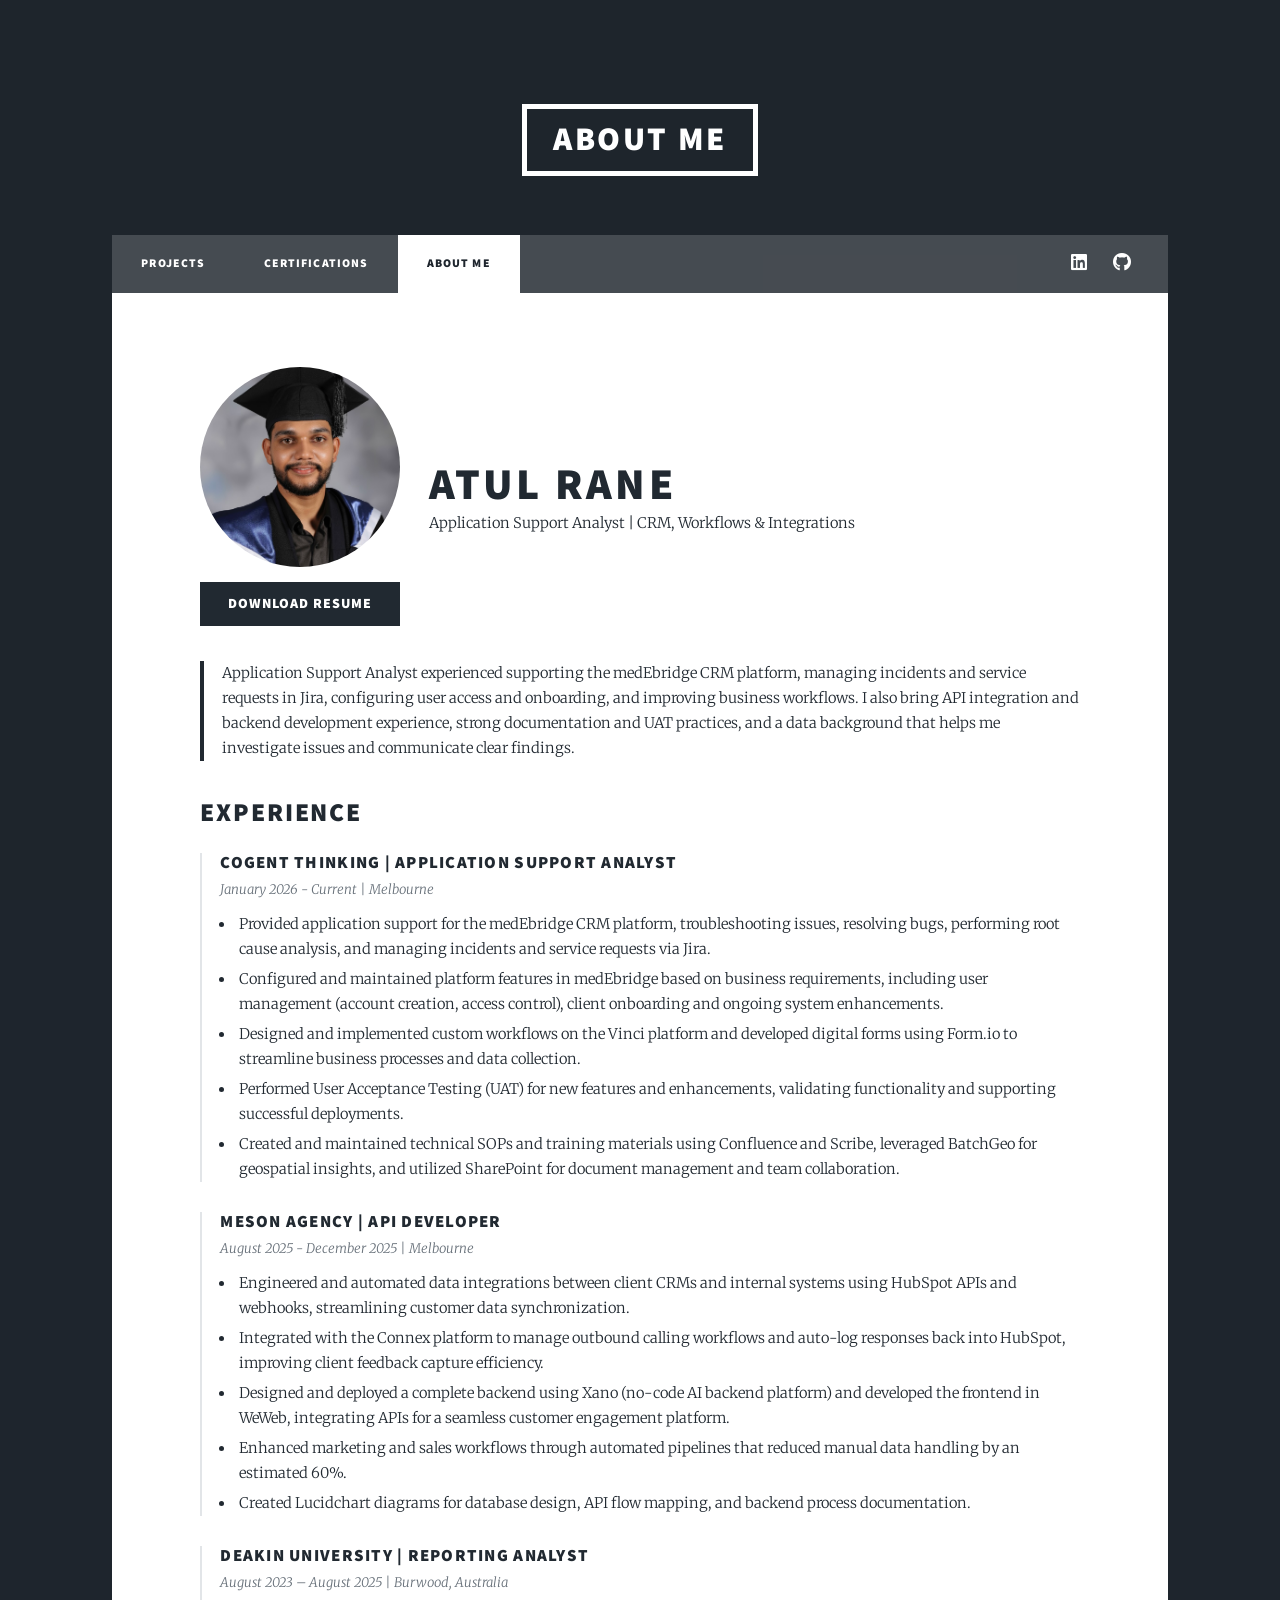
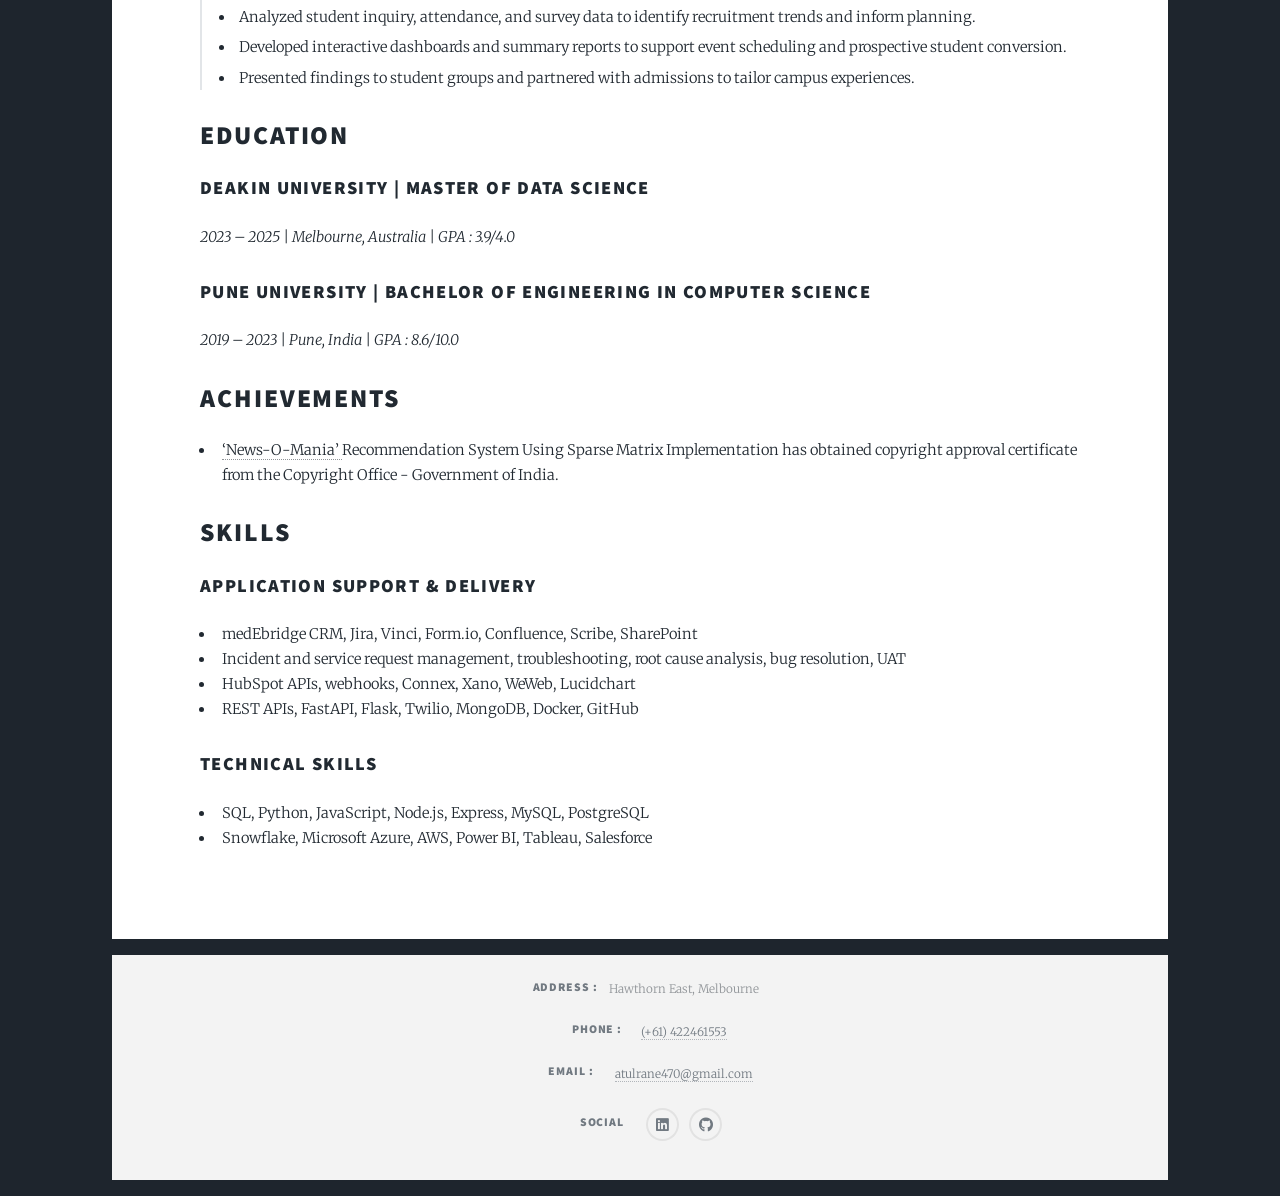
==== commit 9167b27c: "updated app portfolio" ====
--- a/elements.html
+++ b/elements.html
@@ -64,7 +64,81 @@
 			display: none !important;
 		}
 
+		/* Keep the About page compact and easy to scan. */
+		#main>.post.about-content {
+			padding: 5rem 6rem 4rem;
+			font-size: 1rem;
+			line-height: 1.7;
+		}
+
+		.about-content p,
+		.about-content li {
+			line-height: 1.7;
+		}
+
+		.about-content .profile-hero {
+			align-items: center;
+			gap: 2rem;
+			margin-bottom: 1.5rem;
+			text-align: left;
+		}
+
+		.about-content .profile-hero h1 {
+			font-size: 3rem;
+			margin: 0 0 .5rem;
+		}
+
+		.about-content .profile-hero p {
+			margin: 0;
+			text-align: left;
+		}
+
+		.about-content .profile-summary {
+			border-left: 4px solid #212931;
+			margin: 2rem 0 2.5rem;
+			padding-left: 1.25rem;
+			text-align: left;
+		}
+
+		.about-content .experience-entry {
+			border-left: 2px solid #e2e5e8;
+			margin: 0 0 2rem;
+			padding: 0 0 0 1.25rem;
+		}
+
+		.about-content .experience-entry h3 {
+			font-size: 1.15rem;
+			line-height: 1.3;
+			margin: 0 0 .3rem;
+		}
+
+		.about-content .experience-entry .dates {
+			color: #68717a;
+			font-size: .9rem;
+			margin: 0 0 .75rem;
+			text-align: left;
+		}
+
+		.about-content .experience-entry ul {
+			margin-bottom: 0;
+		}
+
+		.about-content .experience-entry li {
+			margin-bottom: .35rem;
+			padding-left: .25rem;
+		}
+
+		@media (max-width: 980px) {
+			#main>.post.about-content {
+				padding: 4rem 3rem 3rem;
+			}
+		}
+
 		@media (max-width: 768px) {
+			#main>.post.about-content {
+				padding: 3rem 1.5rem 2rem;
+			}
+
 			.hero {
 				flex-direction: column;
 				/* image/button above name */
@@ -137,8 +211,8 @@
 		<div id="main">
 
 			<!-- Post -->
-			<section class="post">
-				<header class="major hero" style="display:flex; align-items:center; gap:20px; margin-bottom:20px;">
+			<section class="post about-content">
+				<header class="major hero profile-hero" style="display:flex;">
 					<div class="left-col" style="display:flex; flex-direction:column; align-items:flex-start;">
 						<img src="images/atul.JPEG" alt="Atul Rane"
 							style="width:200px; height:200px; border-radius:50%; object-fit:cover; display:block;">
@@ -150,66 +224,59 @@
 					</div>
 
 					<div>
-						<h1 style="margin:0;"><a href="Resume/resume.pdf">Atul Rane</a></h1>
-						<p>Data Analyst | Data Science Enthusiast | Master of Data Science Graduate, Deakin University
+						<h1 style="margin:0;"><a href="resume_data.pdf">Atul Rane</a></h1>
+						<p>Application Support Analyst | CRM, Workflows & Integrations
 						</p>
 					</div>
 				</header>
 
 
 				<!-- Professional Summary -->
-				<p>
-					Data Analyst and Data Science Enthusiast with hands-on experience in SQL, Python, Tableau, and
-					Power
-					BI.
-					Skilled in data wrangling, visualization, and machine learning, with project and professional
-					experience
-					at Deakin University and GenioBits Pvt. Ltd. Passionate about transforming complex data into
-					actionable
-					insights that support business decisions and innovation.
+				<p class="profile-summary">
+					Application Support Analyst experienced supporting the medEbridge CRM platform, managing incidents and
+					service requests in Jira, configuring user access and onboarding, and improving business workflows.
+					I also bring API integration and backend development experience, strong documentation and UAT practices,
+					and a data background that helps me investigate issues and communicate clear findings.
 				</p>
 
 
 				<h2>Experience</h2>
 
-				<h3>Deakin University | Reporting Analyst</h3>
-				<p><em>August 2023 – August 2025 | Burwood, Australia</em></p>
-				<ul>
-					<li>Assisted in coordinating and leading campus tours, providing prospective students with
-						comprehensive information about academic programs and campus life, showcasing strong
-						organizational skills and public speaking.</li>
-					<li>Systematically gathered qualitative and quantitative data (e.g., student inquiries, event
-						attendance, feedback surveys) to identify trends in student interests and concerns.</li>
-					<li>Synthesized complex information into clear, actionable summary reports for the admissions
-						team,
-						directly informing the content and timing of recruitment events.</li>
-					<li>Applied analytical findings to personalize campus tours and presentations, strategically
-						highlighting features that resonated most with prospective student demographics.</li>
-				</ul>
-
-
-				<h3>GenioBits Pvt. Ltd. | Data Analyst</h3>
-				<p><em>February 2022 – March 2022 | Pune, India</em></p>
-				<ul>
-					<li>Analyzed client-reported issues, identified root causes, and provided effective solutions
-						using
-						SQL and PL/SQL, ensuring resolution within Service Level Agreements (SLAs).</li>
-					<li>Developed and enhanced interfaces with third-party applications, optimizing existing systems
-						to
-						improve performance and integration.</li>
-					<li>Prepared weekly dashboards and relevant reports for clients, ensuring data integrity and
-						providing extracts for yearly audits to meet compliance requirements.</li>
-					<li>Developed new analytics, dashboards, reports, and queries, or enhanced existing ones to meet
-						evolving business needs.</li>
-					<li>Assisted in data collection and management to create accurate, high-quality recurring
-						reporting
-						deliverables.</li>
-					<li>Supported management of complex database systems and applications used to store and analyse
-						data.</li>
-					<li>Utilized JavaScript to enhance website interactivity, implementing dynamic features for a
-						more
-						engaging user experience.</li>
-				</ul>
+				<div class="experience-entry">
+					<h3>Cogent Thinking | Application Support Analyst</h3>
+					<p class="dates"><em>January 2026 - Current | Melbourne</em></p>
+					<ul>
+						<li>Provided application support for the medEbridge CRM platform, troubleshooting issues, resolving bugs, performing root cause analysis, and managing incidents and service requests via Jira.</li>
+						<li>Configured and maintained platform features in medEbridge based on business requirements, including user management (account creation, access control), client onboarding and ongoing system enhancements.</li>
+						<li>Designed and implemented custom workflows on the Vinci platform and developed digital forms using Form.io to streamline business processes and data collection.</li>
+						<li>Performed User Acceptance Testing (UAT) for new features and enhancements, validating functionality and supporting successful deployments.</li>
+						<li>Created and maintained technical SOPs and training materials using Confluence and Scribe, leveraged BatchGeo for geospatial insights, and utilized SharePoint for document management and team collaboration.</li>
+					</ul>
+				</div>
+
+				<div class="experience-entry">
+					<h3>Meson Agency | API Developer</h3>
+					<p class="dates"><em>August 2025 - December 2025 | Melbourne</em></p>
+					<ul>
+						<li>Engineered and automated data integrations between client CRMs and internal systems using HubSpot APIs and webhooks, streamlining customer data synchronization.</li>
+						<li>Integrated with the Connex platform to manage outbound calling workflows and auto-log responses back into HubSpot, improving client feedback capture efficiency.</li>
+						<li>Designed and deployed a complete backend using Xano (no-code AI backend platform) and developed the frontend in WeWeb, integrating APIs for a seamless customer engagement platform.</li>
+						<li>Enhanced marketing and sales workflows through automated pipelines that reduced manual data handling by an estimated 60%.</li>
+						<li>Created Lucidchart diagrams for database design, API flow mapping, and backend process documentation.</li>
+					</ul>
+				</div>
+
+				<div class="experience-entry">
+					<h3>Deakin University | Reporting Analyst</h3>
+					<p class="dates"><em>August 2023 – August 2025 | Burwood, Australia</em></p>
+					<ul>
+						<li>Analyzed student inquiry, attendance, and survey data to identify recruitment trends and inform
+							planning.</li>
+						<li>Developed interactive dashboards and summary reports to support event scheduling and prospective
+							student conversion.</li>
+						<li>Presented findings to student groups and partnered with admissions to tailor campus experiences.</li>
+					</ul>
+				</div>
 
 
 				<h2>Education</h2>
@@ -232,42 +299,19 @@
 
 				<h2>Skills</h2>
 
-				<h3>Technologies</h3>
+				<h3>Application Support & Delivery</h3>
 				<ul>
-					<li>Node.js, Express, Flask</li>
-					<li>NoSQL, SQL, MongoDB, MySQL, PostgreSQL</li>
-					<li>Flutter, AWS, Microsoft Azure</li>
-					<li>TensorFlow, Keras, Selenium</li>
-					<li>Power BI, Tableau, Docker</li>
-					<li>Bootstrap, Git, BigQuery, Snowflake</li>
+					<li>medEbridge CRM, Jira, Vinci, Form.io, Confluence, Scribe, SharePoint</li>
+					<li>Incident and service request management, troubleshooting, root cause analysis, bug resolution, UAT</li>
+					<li>HubSpot APIs, webhooks, Connex, Xano, WeWeb, Lucidchart</li>
+					<li>REST APIs, FastAPI, Flask, Twilio, MongoDB, Docker, GitHub</li>
 				</ul>
 
-
-				<h3>Languages</h3>
+				<h3>Technical Skills</h3>
 				<ul>
-					<li>Python</li>
-					<li>JavaScript</li>
-					<li>C++</li>
-					<li>C</li>
-					<li>C#</li>
-					<li>Java</li>
-					<li>R</li>
-					<li>Excel</li>
+					<li>SQL, Python, JavaScript, Node.js, Express, MySQL, PostgreSQL</li>
+					<li>Snowflake, Microsoft Azure, AWS, Power BI, Tableau, Salesforce</li>
 				</ul>
-
-
-				<h2>Work Eligibility</h2>
-				<ul>
-					<li>Currently on <b>485 Graduate Visa</b>, valid until <b>27 August 2028</b>.</li>
-					<li>Full work rights in Australia with <b>unlimited working hours</b> and no restrictions.</li>
-				</ul>
-
-
-
-
-
-
-
 
 
 
@@ -279,11 +323,11 @@
 			<section class="split contact">
 				<section class="alt">
 					<h3>Address :</h3>
-					<p>Melbourne, Victoria, 3123 </p>
+					<p>Hawthorn East, Melbourne</p>
 				</section>
 				<section>
 					<h3>Phone :</h3>
-					<p><a href="#">(+61) 422461553</a></p>
+					<p><a href="tel:+61422461553">(+61) 422461553</a></p>
 				</section>
 				<section>
 					<h3>Email :</h3>
@@ -315,4 +359,4 @@
 
 </body>
 
-</html>+</html>
--- a/assets/css/main.css
+++ b/assets/css/main.css
@@ -3363,11 +3363,10 @@
 	width: 100%;
 	height: 100%;
 	background-color: #212931;
-	background-image: url("../../images/overlay.png"), linear-gradient(0deg, rgba(0, 0, 0, 0.1), rgba(0, 0, 0, 0.1)), url("../../images/bg.jpg");
-	background-size: auto, auto, 100% auto;
-	background-position: center, center, top center;
-	background-repeat: repeat, no-repeat, no-repeat;
-	background-attachment: scroll, scroll, scroll;
+	background-image: linear-gradient(0deg, rgba(0, 0, 0, 0.1), rgba(0, 0, 0, 0.1));
+	background-position: center;
+	background-repeat: no-repeat;
+	background-attachment: scroll;
 	z-index: -1;
 }
 
@@ -3405,7 +3404,7 @@
 @media screen and (orientation: portrait) {
 
 	#wrapper>.bg {
-		background-size: auto, auto, auto 175%;
+		background-size: auto;
 	}
 
 }
@@ -3523,7 +3522,7 @@
 }
 
 #intro h1 {
-	font-size: 5rem;
+	font-size: clamp(3rem, 4.4vw, 4.5rem);
 	line-height: 1;
 }
 
@@ -3532,6 +3531,18 @@
 	font-style: italic;
 	margin-top: -0.25rem;
 	text-align: center;
+}
+
+#intro h1,
+#intro p {
+	align-self: center;
+	width: 100%;
+	min-width: 0;
+	box-sizing: border-box;
+}
+
+#intro p {
+	max-width: 75rem;
 }
 
 #intro+#header {
@@ -3625,6 +3636,19 @@
 		display: none;
 	}
 
+}
+
+@media screen and (max-width: 480px) {
+	#intro h1 {
+		font-size: 2.7rem;
+		letter-spacing: 0.05em;
+	}
+
+	#main>.post header.major>h1,
+	#main>.post header.major h2 {
+		font-size: 2.25rem;
+		letter-spacing: 0.05em;
+	}
 }
 
 /* Header */
@@ -3939,11 +3963,15 @@
 #certifications .cert-card p{ margin: .6rem 0 0; }
 #certifications .actions{ margin-top: auto; }  /* button sticks to bottom */
 
-/* If the last row has one card, span full width (no right gap) */
-#certifications .certs > article:nth-last-child(1):nth-child(odd){
-  grid-column: 1 / -1;
-}
-
+@media screen and (max-width: 600px) {
+	#certifications .certs {
+		grid-template-columns: minmax(0, 1fr);
+	}
+
+	#certifications .cert-card {
+		min-width: 0;
+	}
+}
 
 /* container of your project <article> cards */
 /* Grid for cards */
@@ -3953,6 +3981,21 @@
   gap: 2rem;
 }
 
+.projects > article {
+	display: flex;
+	flex-direction: column;
+	min-width: 0;
+}
+
+.projects > article p {
+	text-align: left;
+}
+
+.projects > article .actions {
+	margin-top: auto;
+	padding-top: 1.25rem;
+}
+
 /* If total count is odd, make the last card span full width */
 .projects > article:last-child:nth-child(odd) {
   grid-column: 1 / -1;
@@ -3969,8 +4012,19 @@
 .projects > article:last-child:nth-child(odd) .image.fit { margin: .8rem 0 0; }
 .projects > article:last-child:nth-child(odd) p { margin: .9rem 0 0; }
 
-/* Optional: keep images modest */
-.projects > article .image.fit img { width:100%; height:auto; max-height:260px; object-fit:cover; }
+/* Give each project image the same footprint without cropping logos or screenshots. */
+.projects > article .image.fit {
+	aspect-ratio: 16 / 9;
+	background: #f4f5f6;
+	overflow: hidden;
+}
+
+.projects > article .image.fit img {
+	width: 100%;
+	height: 100%;
+	max-height: none;
+	object-fit: contain;
+}
 
 /* Responsive: single column on small screens */
 @media (max-width: 800px){
@@ -4019,6 +4073,18 @@
 
 #main>.post.featured {
 	text-align: center;
+}
+
+#projects > a.image.main {
+	width: 72%;
+	max-width: 860px;
+	margin: 2.75rem auto;
+}
+
+@media screen and (max-width: 736px) {
+	#projects > a.image.main {
+		width: 100%;
+	}
 }
 
 @media screen and (max-width: 1280px) {
@@ -4988,4 +5054,4 @@
 		visibility: visible;
 	}
 
-}+}
